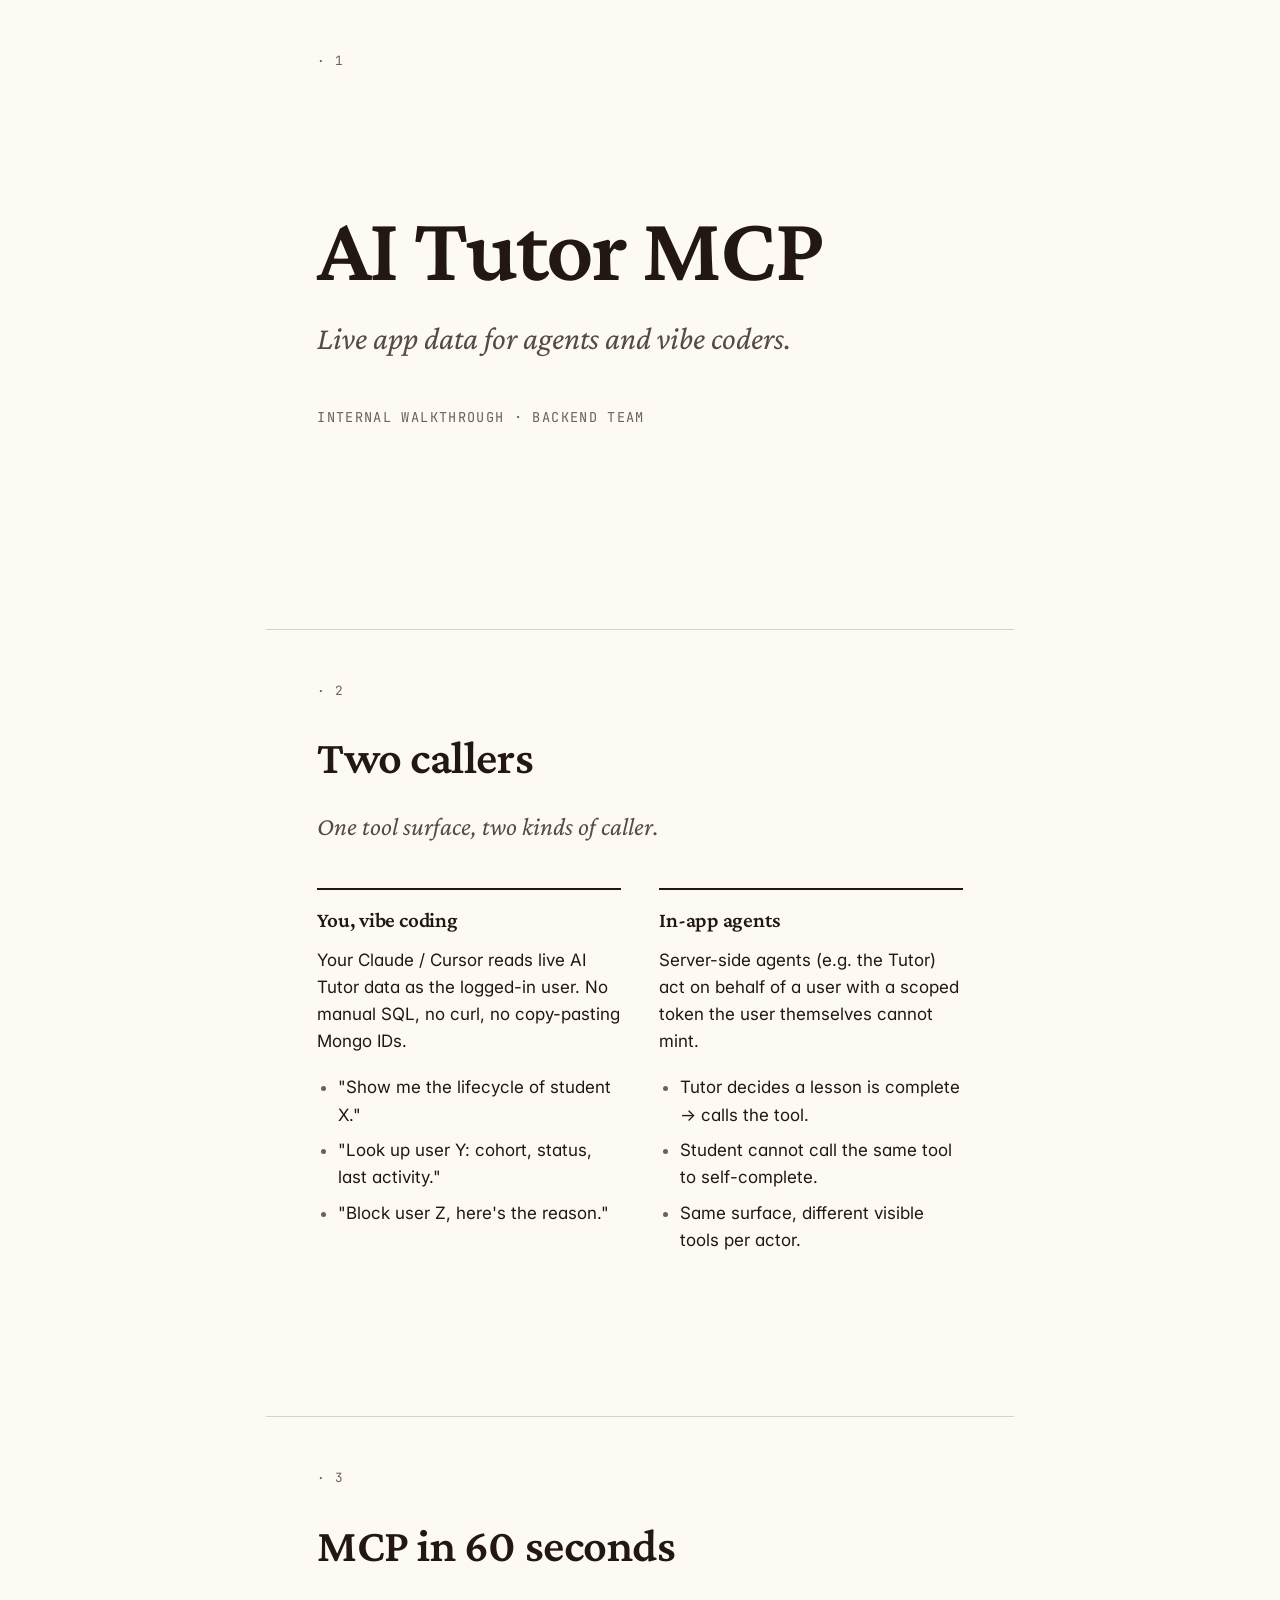
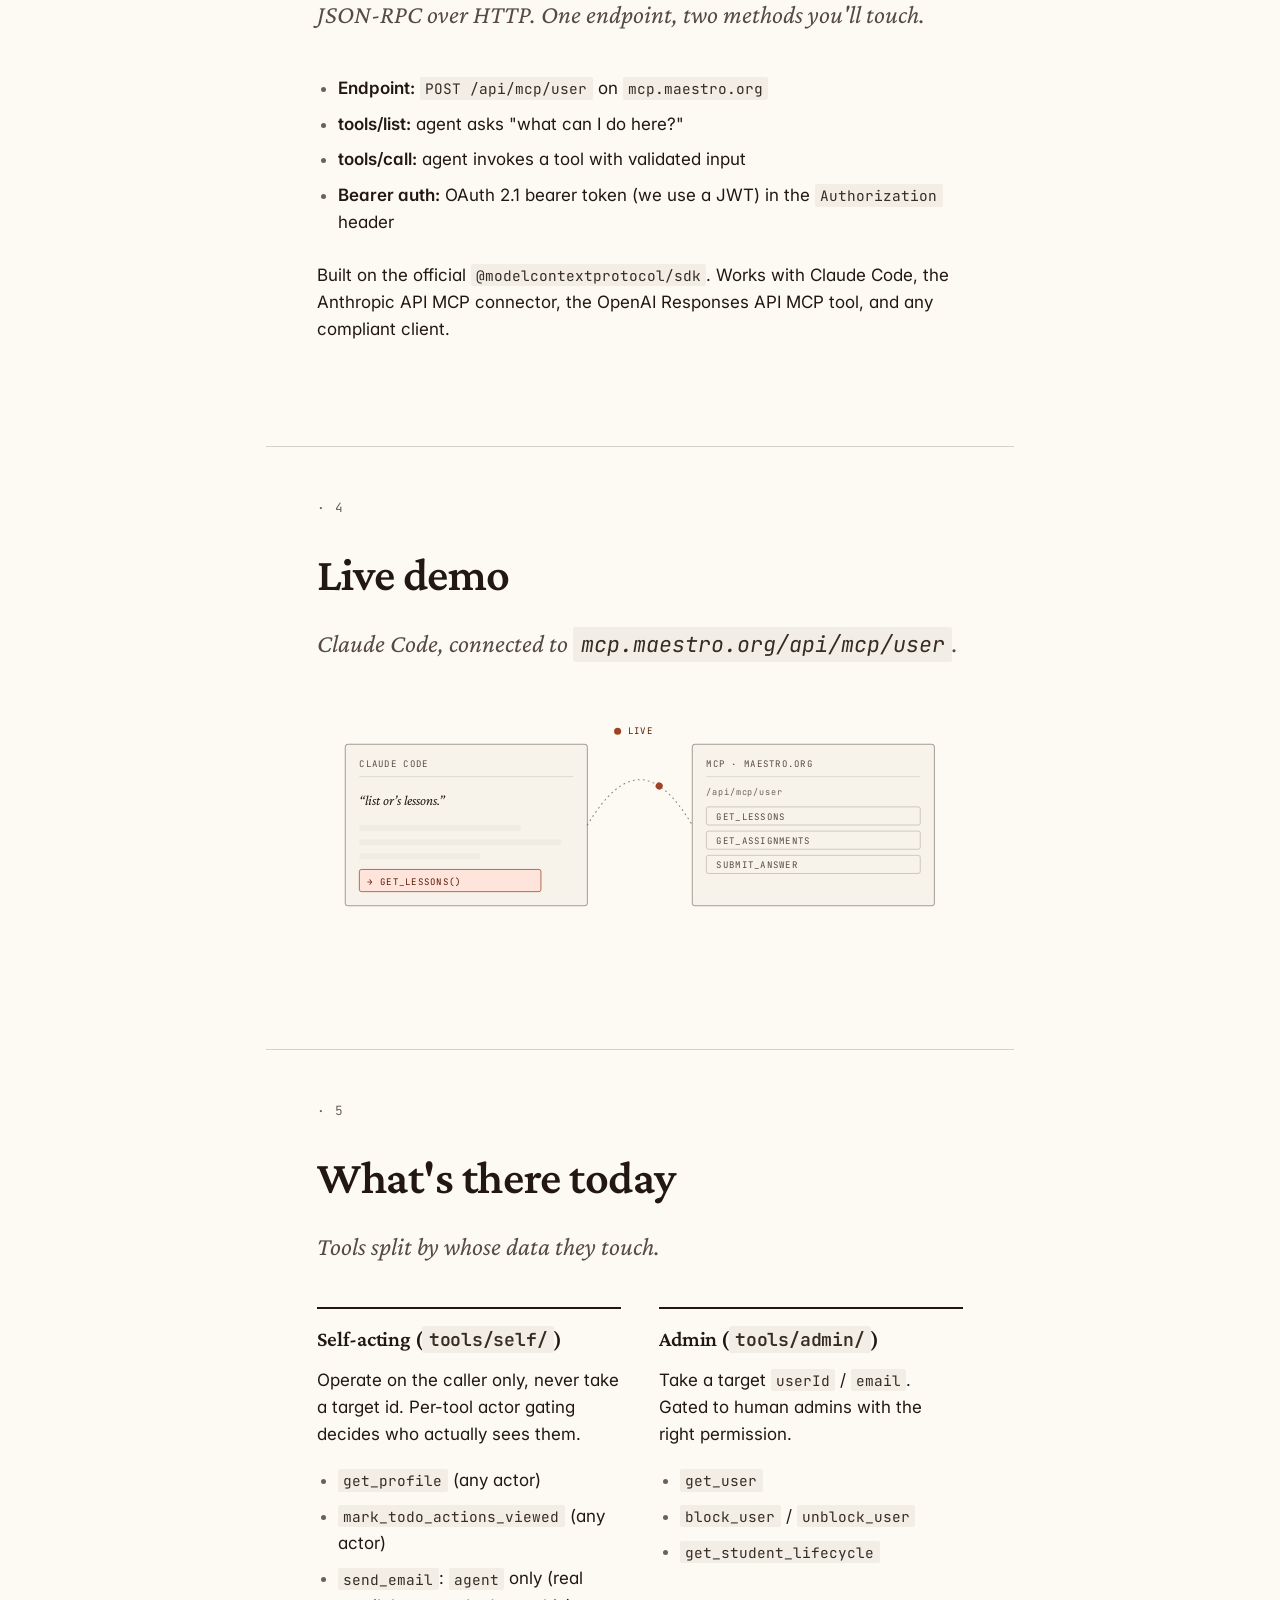
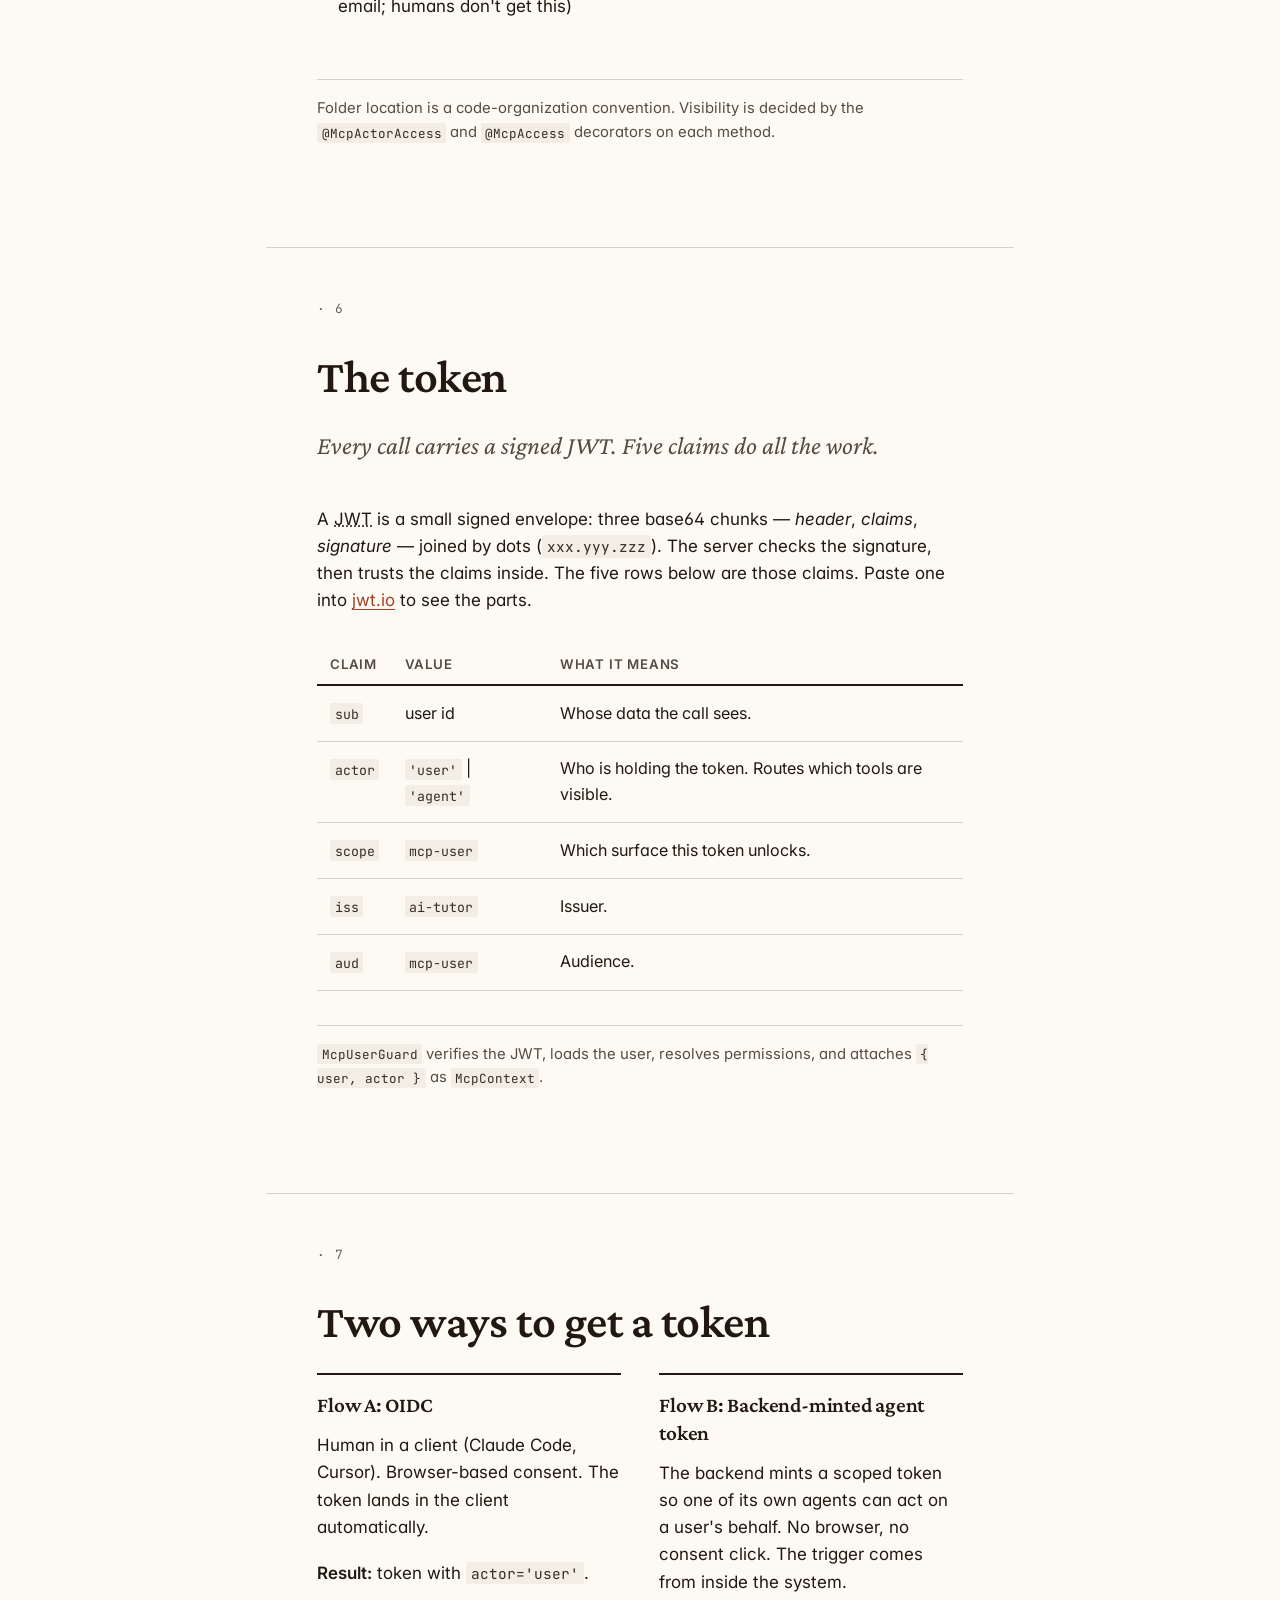
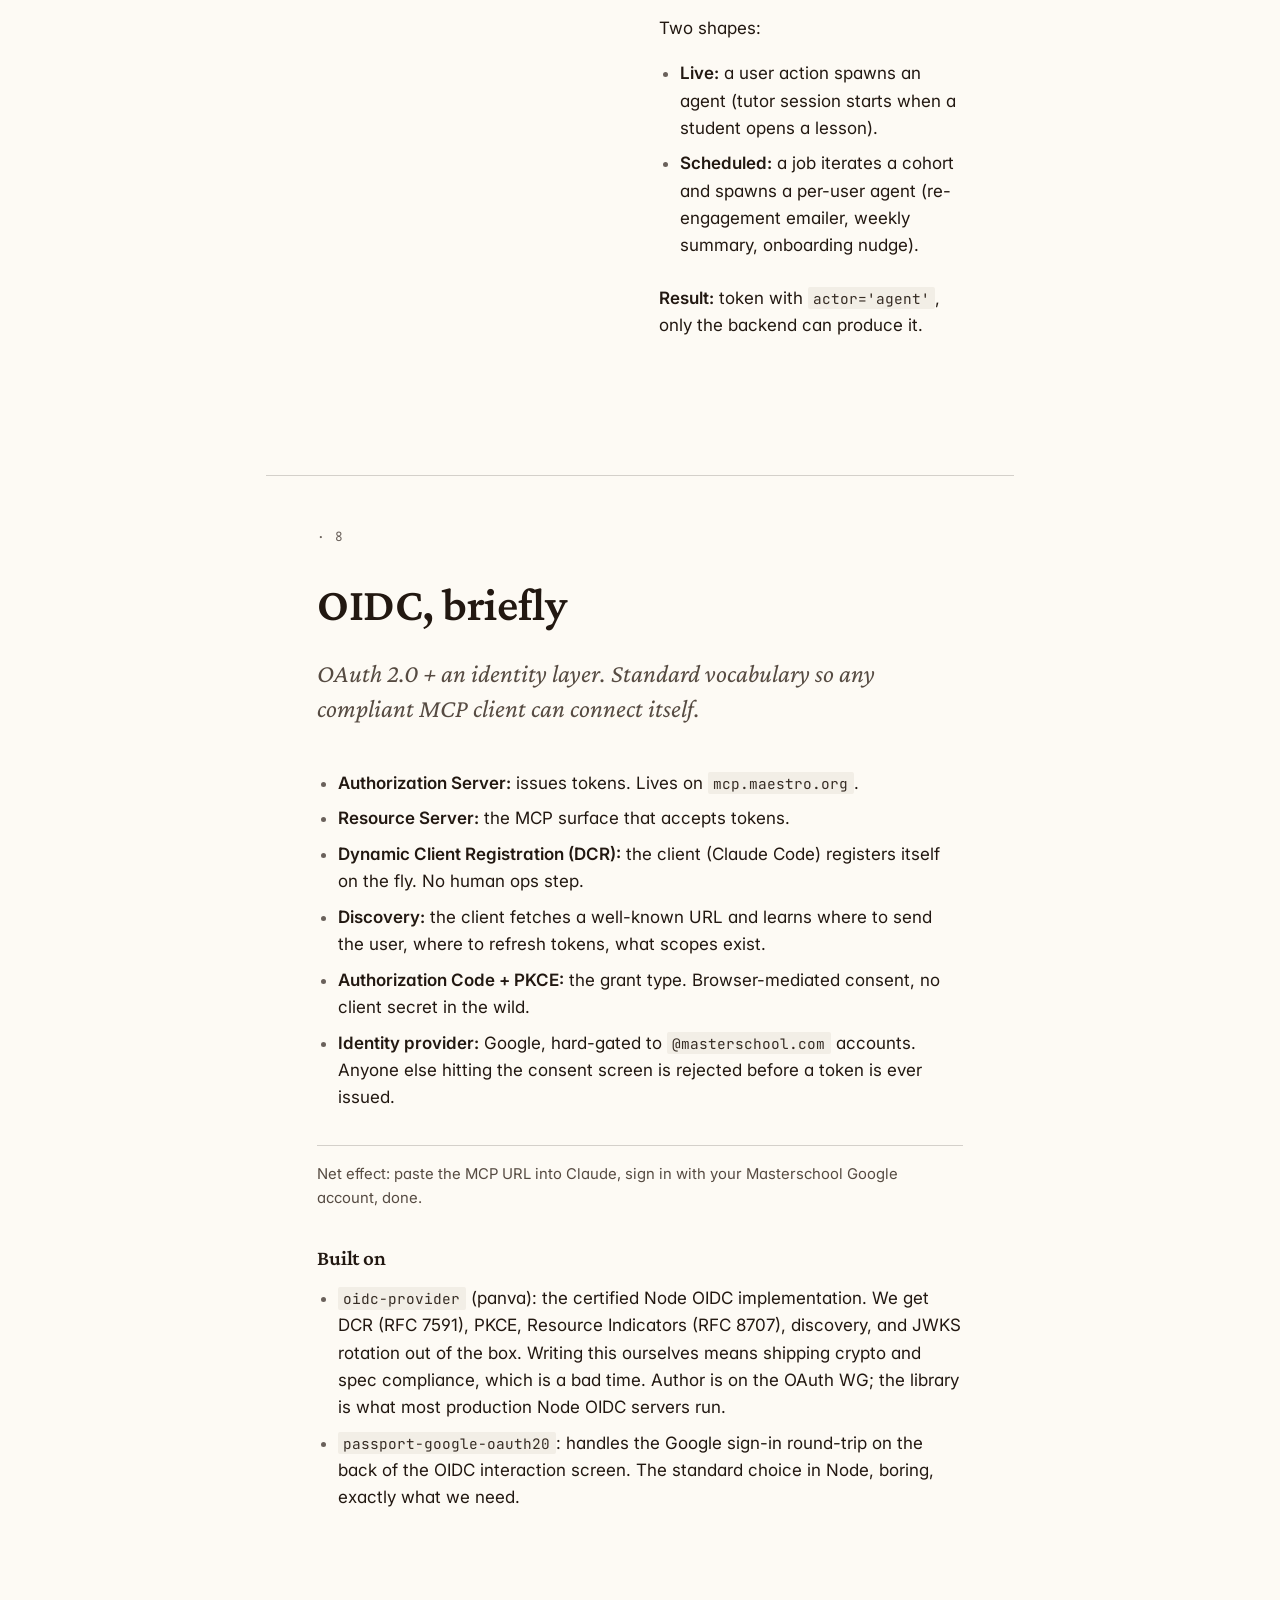
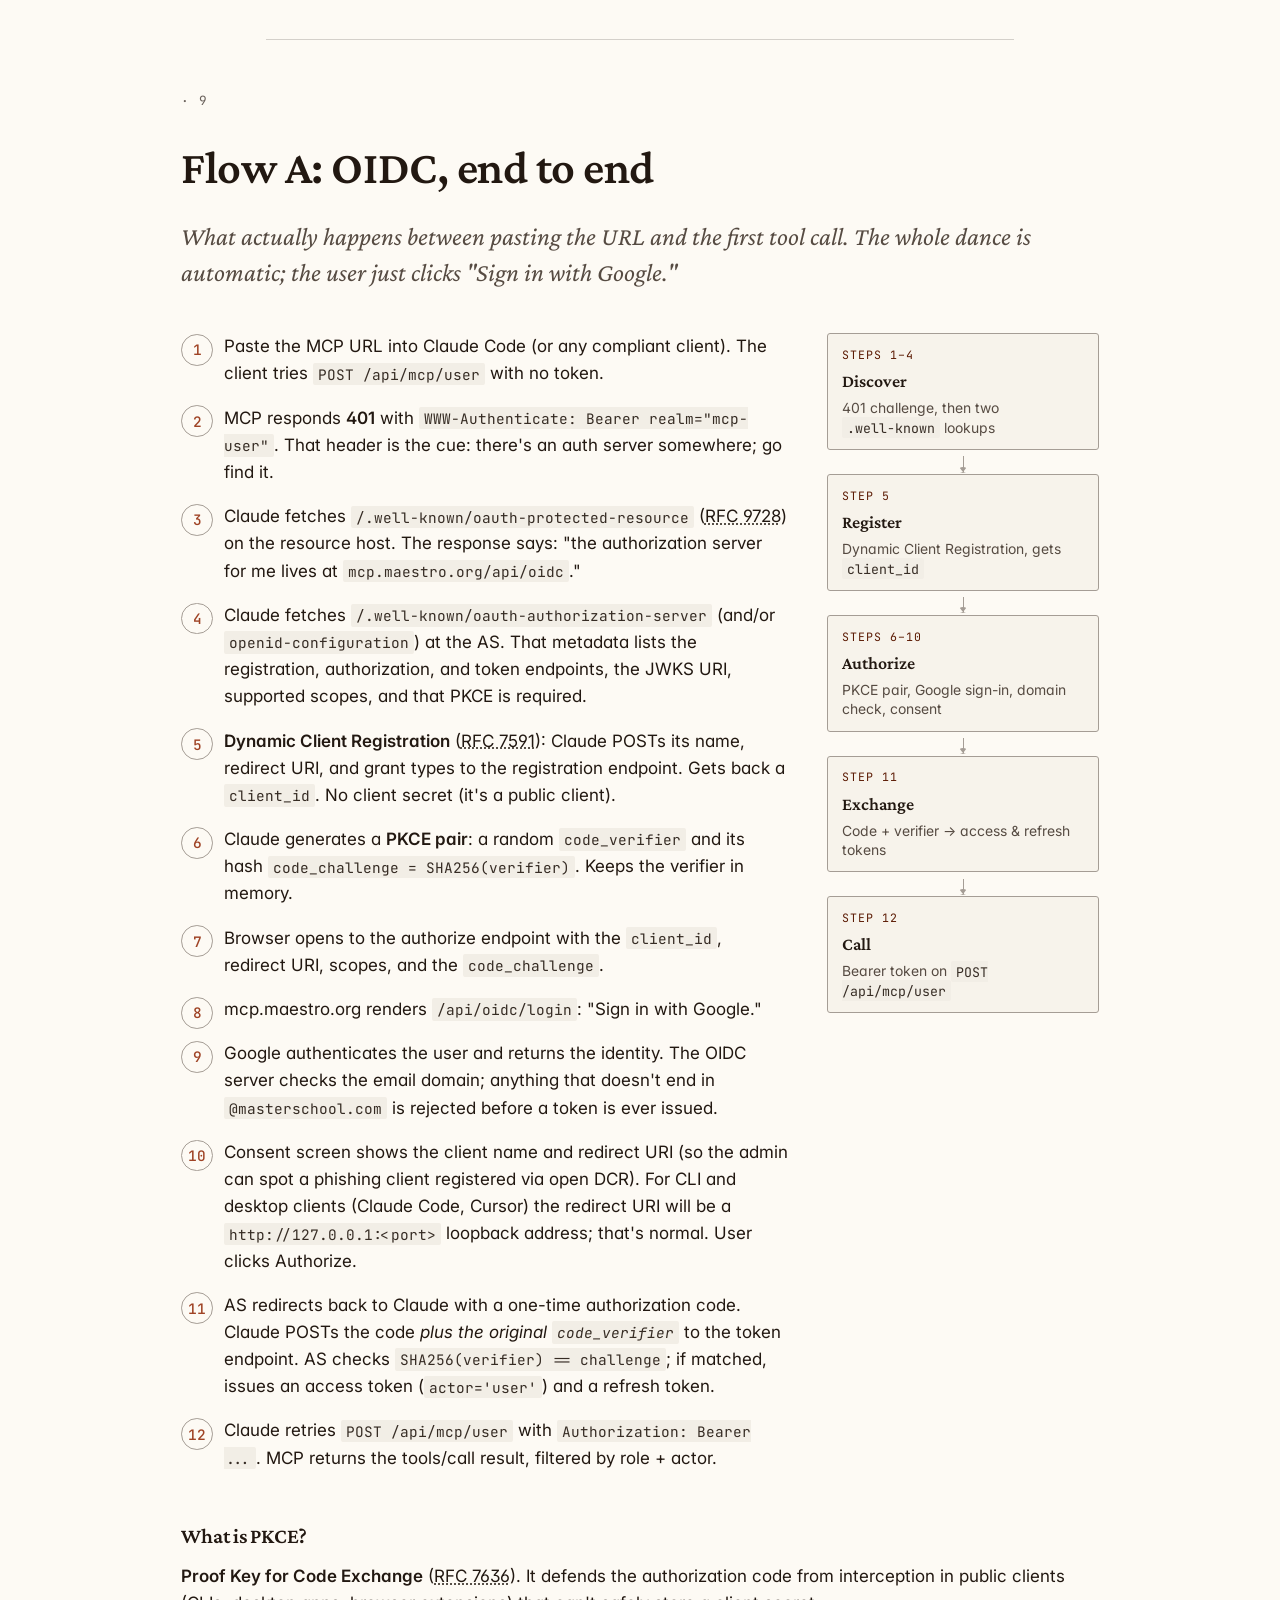
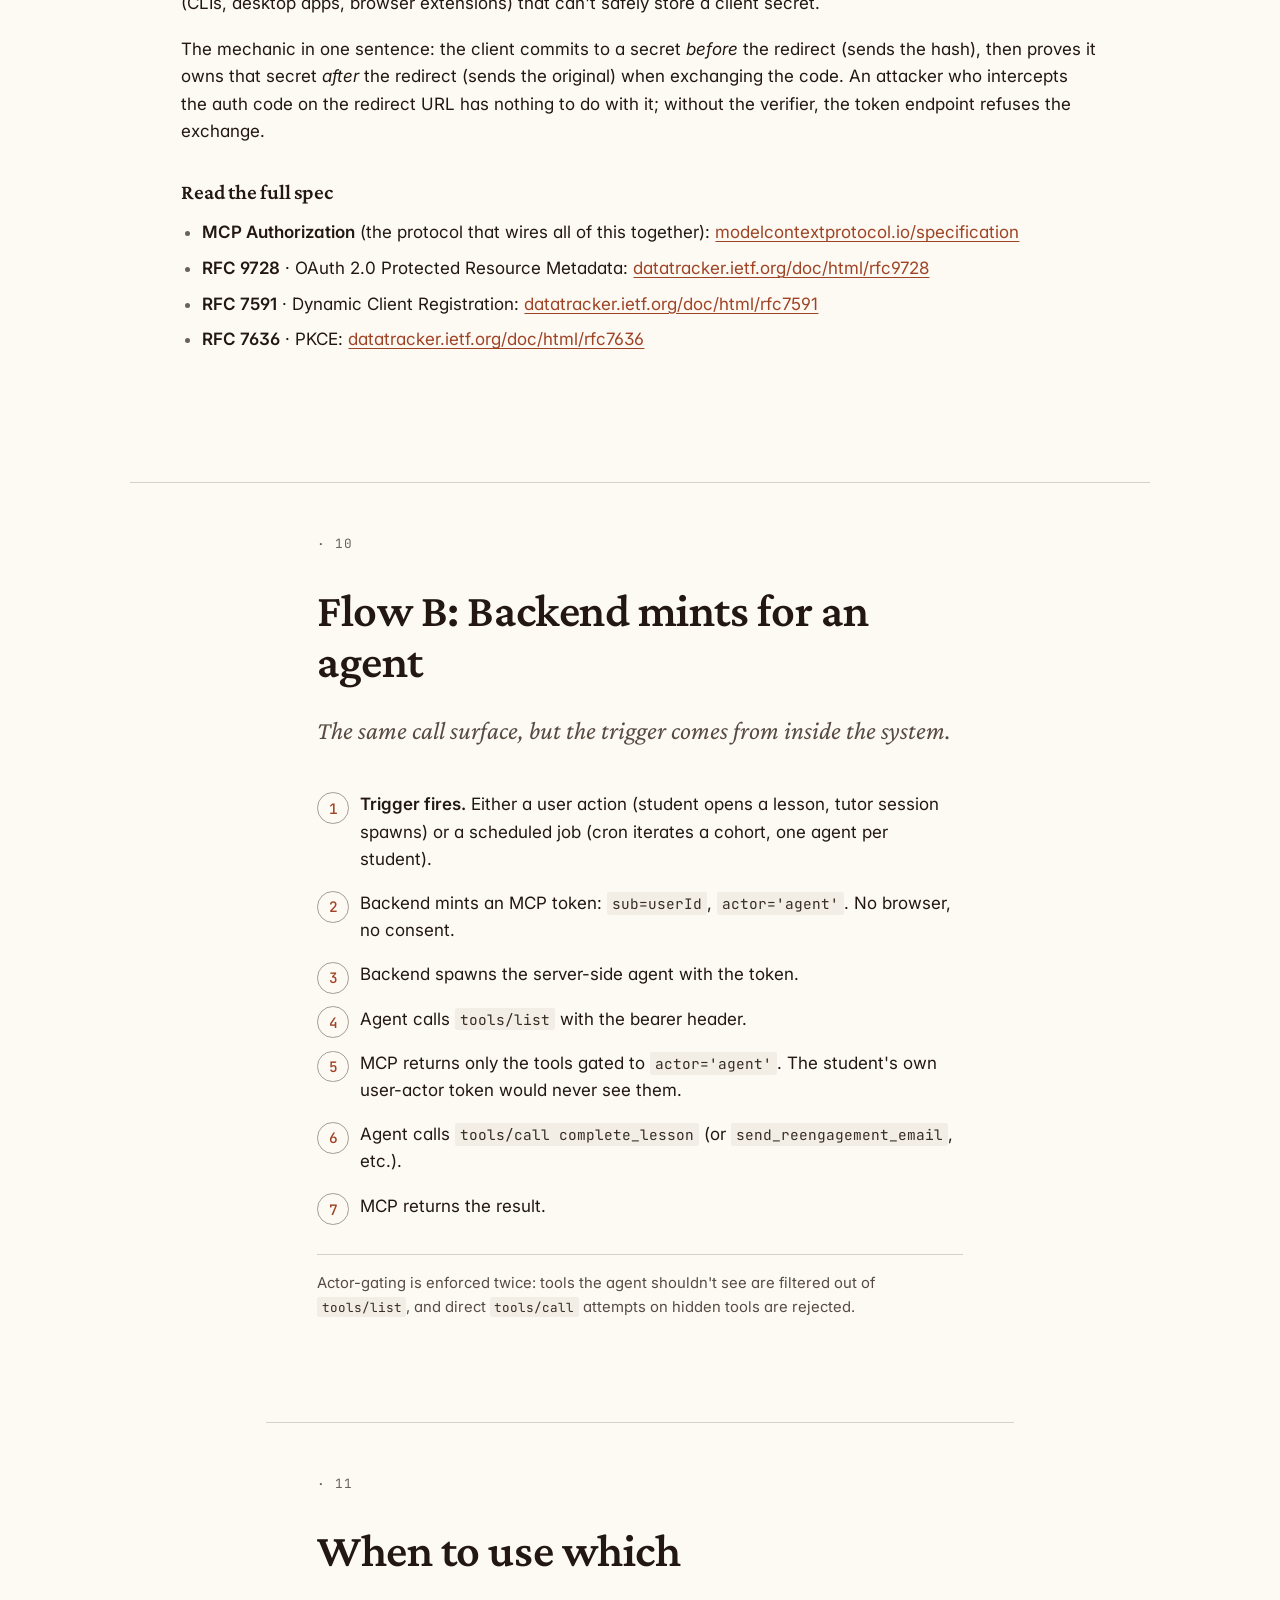
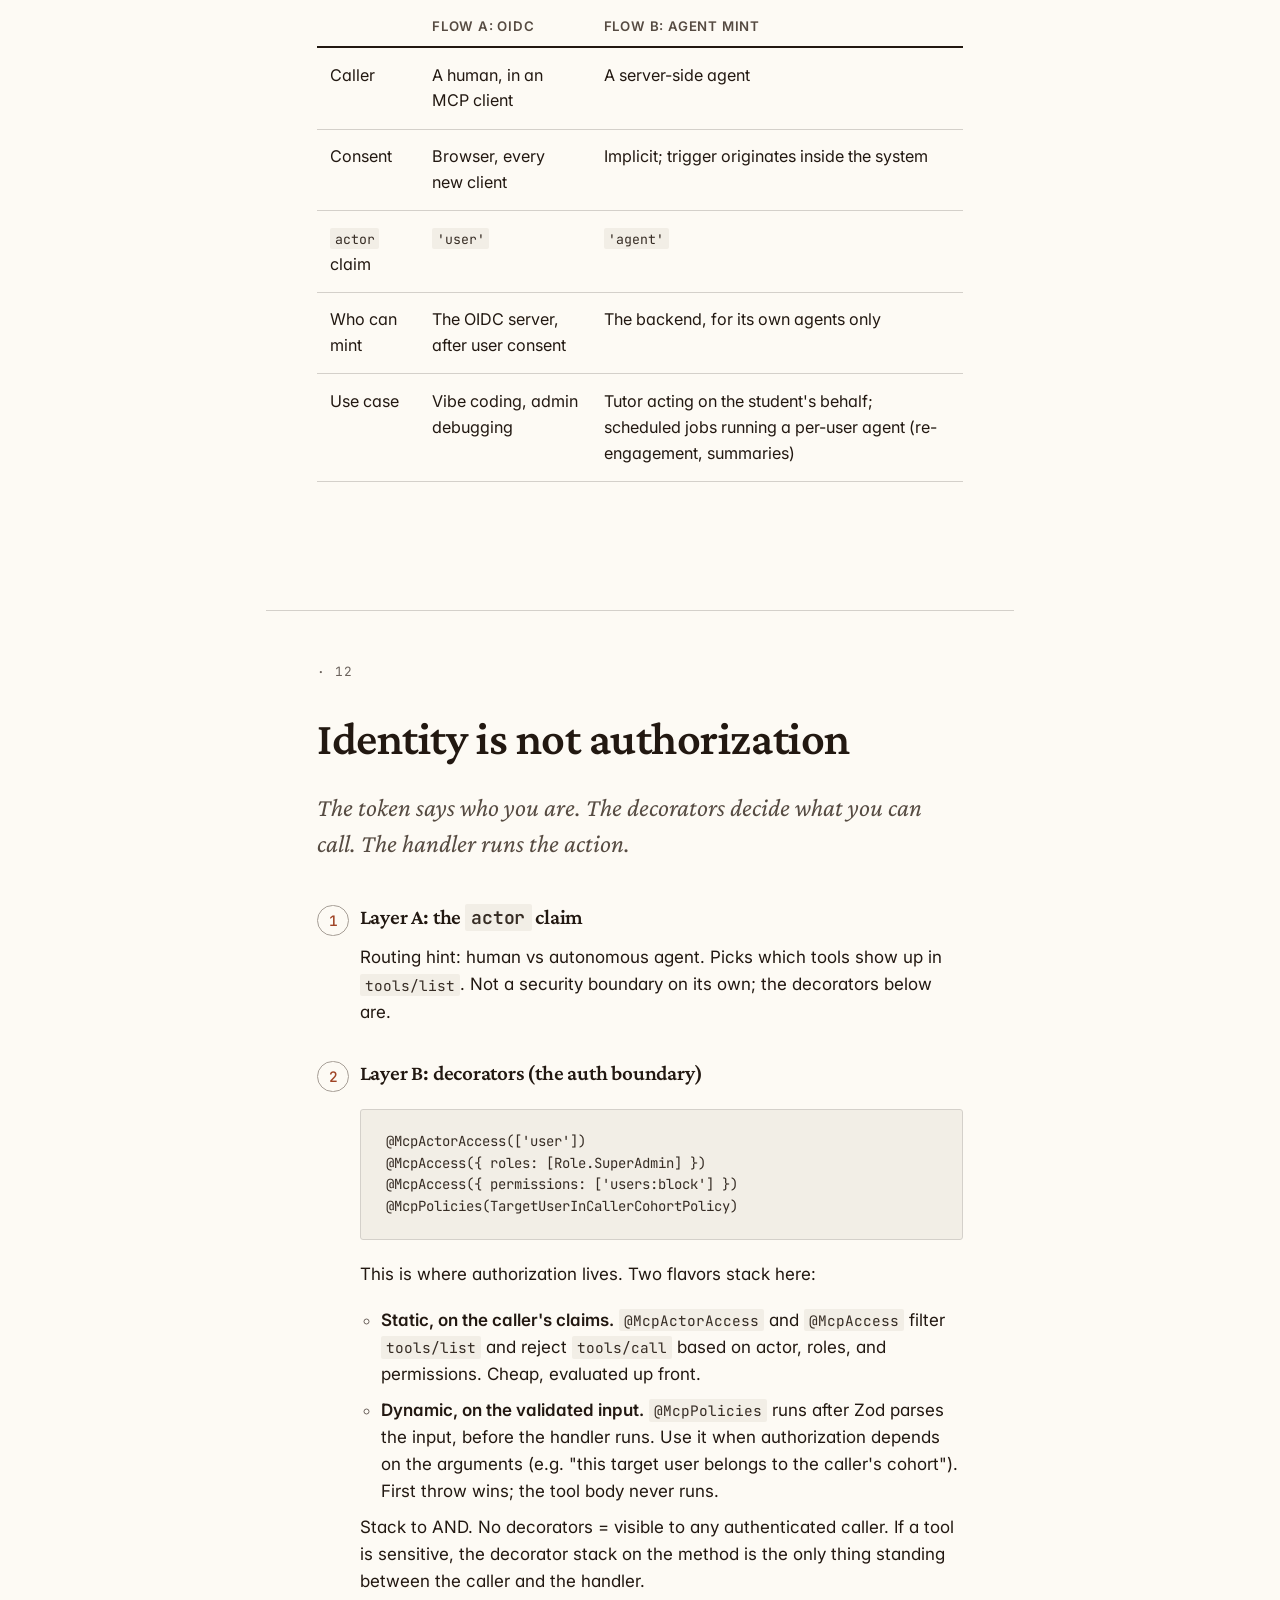
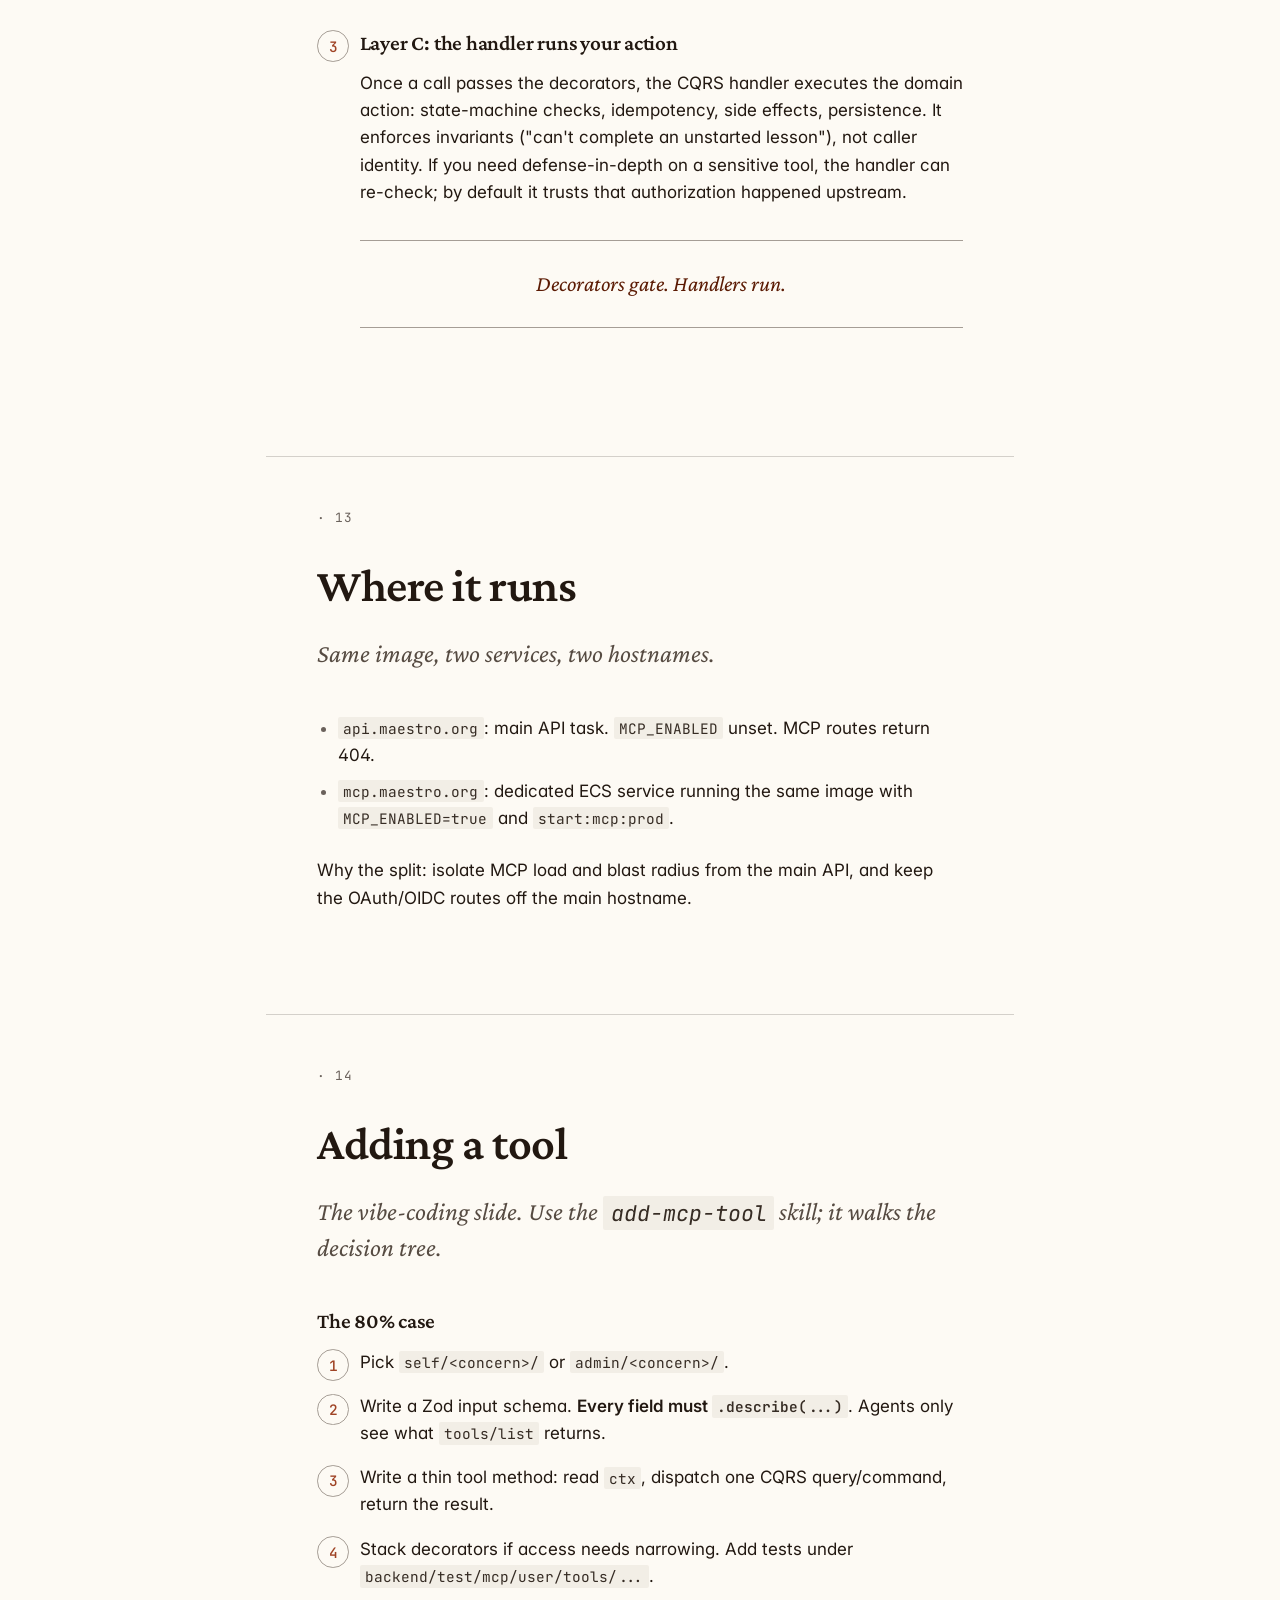
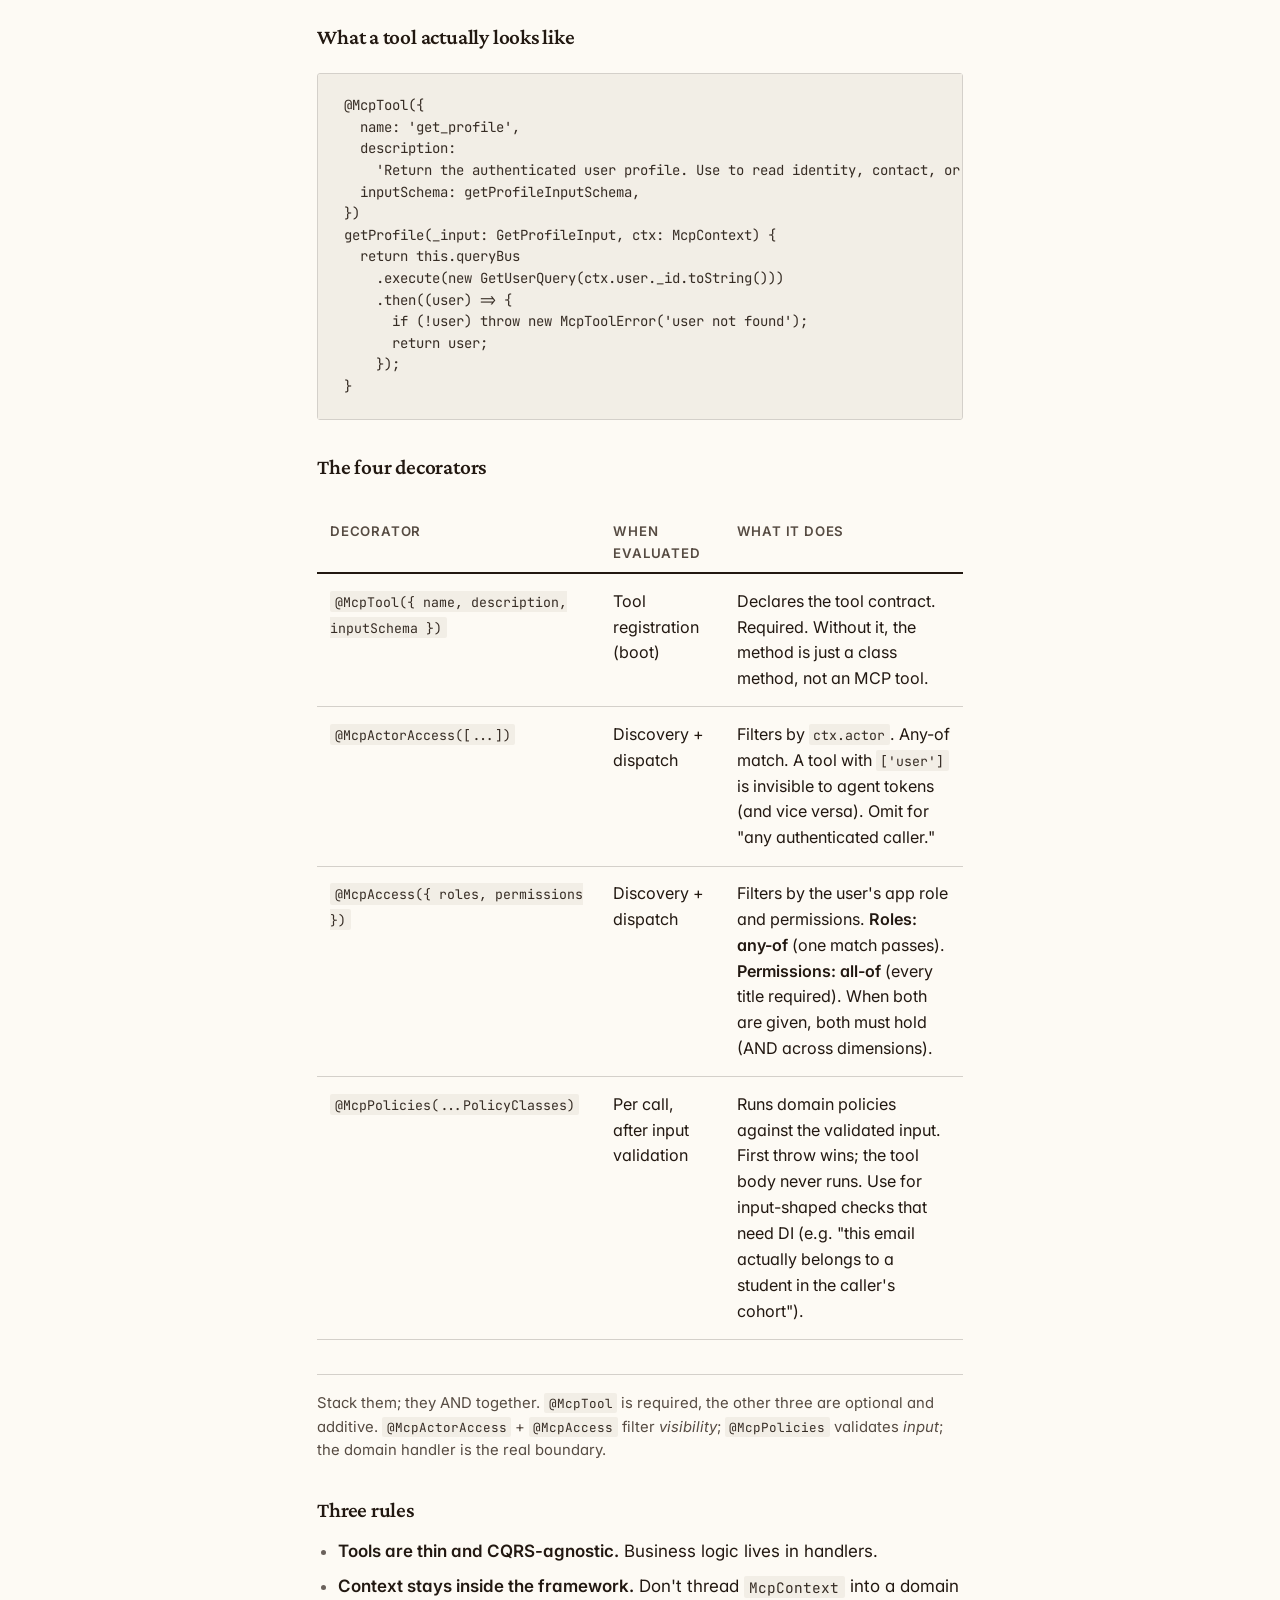
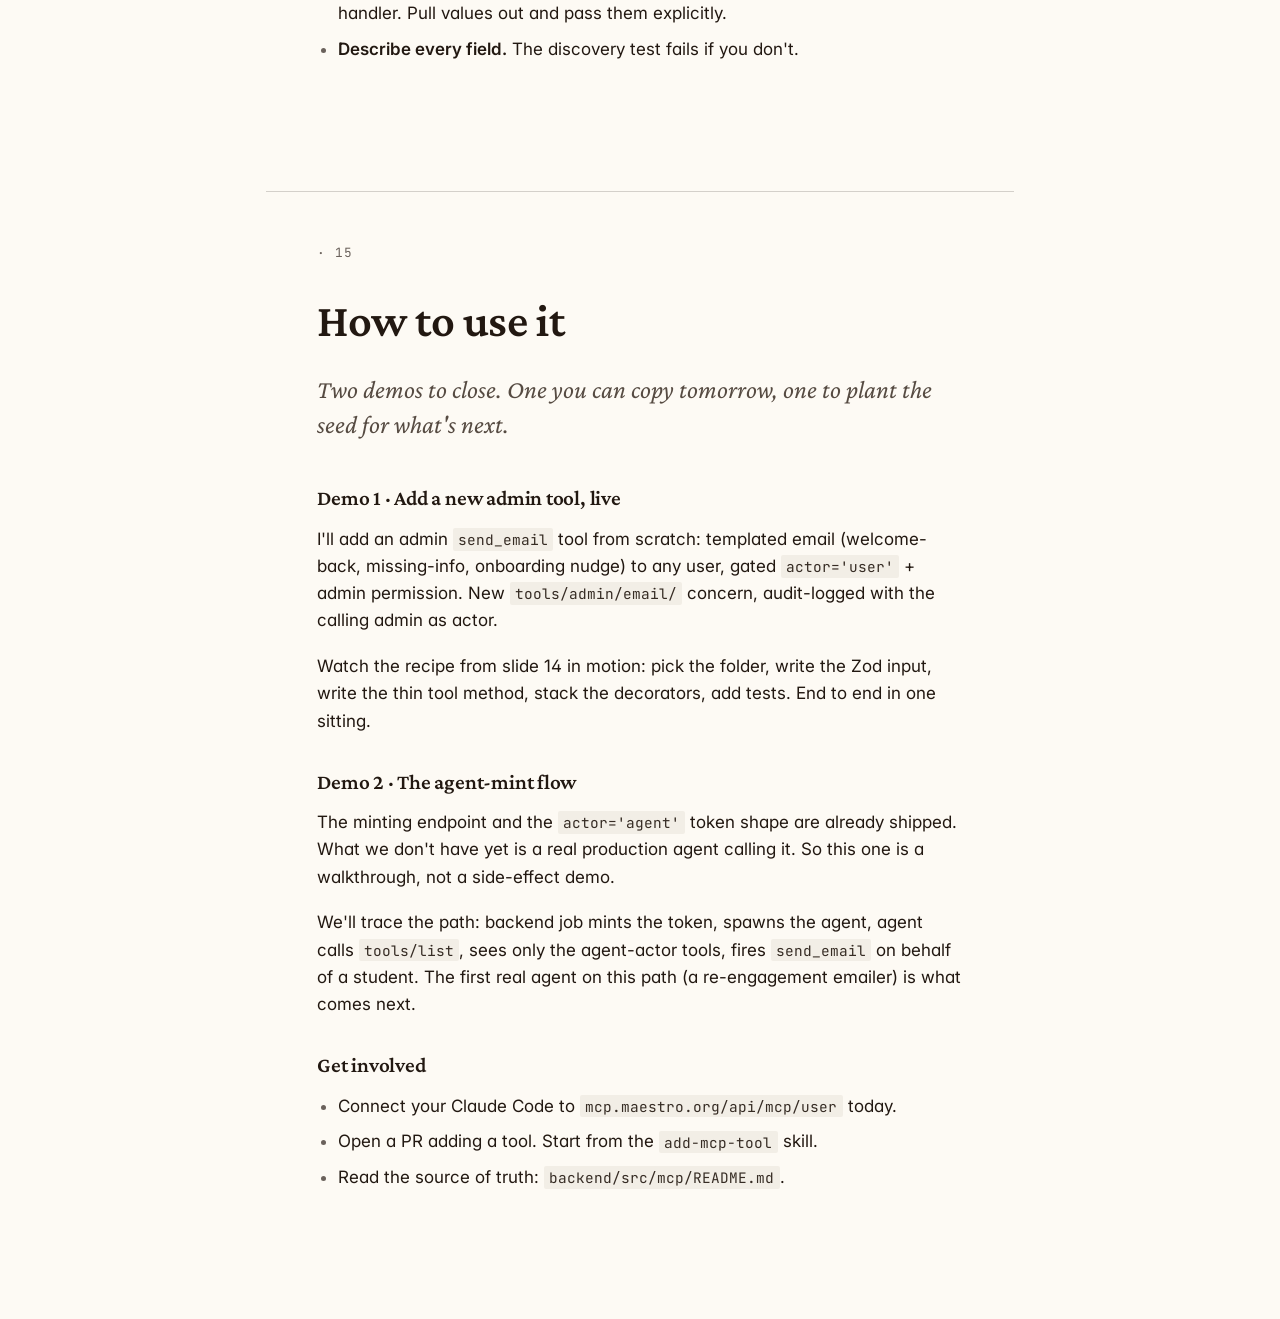
==== maestro-mcp/index.html @ 12fda827 "Rename keynote.{html,css} to index.{html,css} The folder name (maestro-mcp) already identifies the p" ====
<!doctype html>
<html lang="en">
  <head>
    <meta charset="utf-8" />
    <meta name="viewport" content="width=device-width, initial-scale=1" />
    <title>AI Tutor MCP: Internal Keynote</title>
    <link rel="preconnect" href="https://fonts.googleapis.com" />
    <link rel="preconnect" href="https://fonts.gstatic.com" crossorigin />
    <link
      href="https://fonts.googleapis.com/css2?family=Crimson+Pro:ital,wght@0,400;0,600;1,400&family=Inter:wght@400;500;600&family=JetBrains+Mono:wght@400;500&display=swap"
      rel="stylesheet"
    />
    <link rel="stylesheet" href="index.css" />
  </head>
  <body>
    <main>
      <!-- Slide 1: Title -->
      <section class="slide" id="title" data-slide="1">
        <h1>AI Tutor MCP</h1>
        <p class="subtitle">Live app data for agents and vibe coders.</p>
        <p class="meta">Internal walkthrough · Backend team</p>
      </section>

      <!-- Slide 2: Why this exists -->
      <section class="slide" id="why" data-slide="2">
        <h2>Two callers</h2>
        <p class="lede">One tool surface, two kinds of caller.</p>

        <div class="two-col">
          <div class="col">
            <h3>You, vibe coding</h3>
            <p>
              Your Claude / Cursor reads live AI Tutor data as the logged-in
              user. No manual SQL, no curl, no copy-pasting Mongo IDs.
            </p>
            <ul>
              <li>"Show me the lifecycle of student X."</li>
              <li>"Look up user Y: cohort, status, last activity."</li>
              <li>"Block user Z, here's the reason."</li>
            </ul>
          </div>
          <div class="col">
            <h3>In-app agents</h3>
            <p>
              Server-side agents (e.g. the Tutor) act on behalf of a user with a
              scoped token the user themselves cannot mint.
            </p>
            <ul>
              <li>Tutor decides a lesson is complete → calls the tool.</li>
              <li>Student cannot call the same tool to self-complete.</li>
              <li>Same surface, different visible tools per actor.</li>
            </ul>
          </div>
        </div>
      </section>

      <!-- Slide 3: MCP protocol in 60 seconds -->
      <section class="slide" id="mcp-101" data-slide="3">
        <h2>MCP in 60 seconds</h2>
        <p class="lede">JSON-RPC over HTTP. One endpoint, two methods you'll touch.</p>

        <ul>
          <li>
            <strong>Endpoint:</strong> <code>POST /api/mcp/user</code> on
            <code>mcp.maestro.org</code>
          </li>
          <li><strong>tools/list:</strong> agent asks "what can I do here?"</li>
          <li>
            <strong>tools/call:</strong> agent invokes a tool with validated
            input
          </li>
          <li>
            <strong>Bearer auth:</strong> OAuth 2.1 bearer token (we use a JWT)
            in the <code>Authorization</code> header
          </li>
        </ul>

        <p>
          Built on the official <code>@modelcontextprotocol/sdk</code>. Works
          with Claude Code, the Anthropic API MCP connector, the OpenAI
          Responses API MCP tool, and any compliant client.
        </p>
      </section>

      <!-- Slide 4: Live demo -->
      <section class="slide" id="demo" data-slide="4">
        <h2>Live demo</h2>
        <p class="lede">
          Claude Code, connected to <code>mcp.maestro.org/api/mcp/user</code>.
        </p>

        <figure
          class="demo-illo"
          aria-label="Claude Code on the left, MCP server on the right, connected by a live wire with a traveling pulse."
        >
          <svg viewBox="0 0 640 240" xmlns="http://www.w3.org/2000/svg" role="img">
            <defs>
              <style>
                .demo-illo svg .panel {
                  fill: var(--surface);
                  stroke: var(--rule-strong);
                  stroke-width: 1;
                }
                .demo-illo svg .divider {
                  stroke: var(--rule);
                  stroke-width: 0.75;
                }
                .demo-illo svg .row {
                  fill: var(--surface-2);
                }
                .demo-illo svg .row-strong {
                  fill: var(--surface);
                  stroke: var(--rule-strong);
                  stroke-width: 0.5;
                }
                .demo-illo svg .tool-call {
                  fill: var(--accent-soft);
                  stroke: var(--accent);
                  stroke-width: 0.75;
                }
                .demo-illo svg .label {
                  font-family: var(--font-mono);
                  font-size: 9px;
                  letter-spacing: 0.14em;
                  fill: var(--ink-soft);
                  text-transform: uppercase;
                }
                .demo-illo svg .label-faint {
                  font-family: var(--font-mono);
                  font-size: 8.5px;
                  letter-spacing: 0.1em;
                  fill: var(--ink-faint);
                }
                .demo-illo svg .label-accent {
                  font-family: var(--font-mono);
                  font-size: 9px;
                  letter-spacing: 0.14em;
                  fill: var(--accent-ink);
                  text-transform: uppercase;
                }
                .demo-illo svg .quote {
                  font-family: var(--font-serif);
                  font-style: italic;
                  font-size: 14px;
                  fill: var(--ink);
                }
                .demo-illo svg .wire {
                  fill: none;
                  stroke: var(--ink-soft);
                  stroke-width: 1;
                  stroke-dasharray: 1 4;
                  stroke-linecap: round;
                  opacity: 0.7;
                }
                .demo-illo svg .pulse {
                  fill: var(--accent);
                }
                @keyframes demo-blink {
                  0%, 100% { opacity: 1; }
                  50% { opacity: 0.25; }
                }
                .demo-illo svg .blink {
                  animation: demo-blink 1.6s ease-in-out infinite;
                  transform-origin: center;
                }
                @media (prefers-reduced-motion: reduce) {
                  .demo-illo svg .blink { animation: none; }
                  .demo-illo svg .pulse-motion { display: none; }
                }
              </style>
            </defs>

            <!-- LEFT: Claude Code -->
            <g transform="translate(28,40)">
              <rect class="panel" width="240" height="160" rx="3" />
              <text class="label" x="14" y="22">CLAUDE CODE</text>
              <line class="divider" x1="14" y1="32" x2="226" y2="32" />
              <text class="quote" x="14" y="60">“list or’s lessons.”</text>
              <rect class="row" x="14" y="80" width="160" height="6" rx="1" />
              <rect class="row" x="14" y="94" width="200" height="6" rx="1" />
              <rect class="row" x="14" y="108" width="120" height="6" rx="1" />
              <rect class="tool-call" x="14" y="124" width="180" height="22" rx="2" />
              <text class="label-accent" x="22" y="139">→ get_lessons()</text>
            </g>

            <!-- RIGHT: MCP server -->
            <g transform="translate(372,40)">
              <rect class="panel" width="240" height="160" rx="3" />
              <text class="label" x="14" y="22">MCP · MAESTRO.ORG</text>
              <line class="divider" x1="14" y1="32" x2="226" y2="32" />
              <text class="label-faint" x="14" y="50">/api/mcp/user</text>

              <g transform="translate(14,62)">
                <rect class="row-strong" width="212" height="18" rx="2" />
                <text class="label" x="10" y="13">get_lessons</text>
              </g>
              <g transform="translate(14,86)">
                <rect class="row-strong" width="212" height="18" rx="2" />
                <text class="label" x="10" y="13">get_assignments</text>
              </g>
              <g transform="translate(14,110)">
                <rect class="row-strong" width="212" height="18" rx="2" />
                <text class="label" x="10" y="13">submit_answer</text>
              </g>
            </g>

            <!-- WIRE between the panels -->
            <path
              id="demo-wire"
              class="wire"
              d="M 268 120 C 304 60, 336 60, 372 120"
            />

            <!-- Pulse traveling along the wire -->
            <g class="pulse-motion">
              <circle class="pulse" r="3.5">
                <animateMotion dur="2.4s" repeatCount="indefinite" rotate="auto">
                  <mpath href="#demo-wire" />
                </animateMotion>
              </circle>
            </g>

            <!-- LIVE badge above the arc -->
            <g transform="translate(298,30)">
              <circle class="pulse blink" cx="0" cy="-3" r="3.5" />
              <text class="label-accent" x="10" y="0">LIVE</text>
            </g>
          </svg>
        </figure>
      </section>

      <!-- Slide 5: Tool catalog today -->
      <section class="slide" id="catalog" data-slide="5">
        <h2>What's there today</h2>
        <p class="lede">Tools split by <em>whose data they touch</em>.</p>

        <div class="two-col">
          <div class="col">
            <h3>Self-acting (<code>tools/self/</code>)</h3>
            <p>
              Operate on the caller only, never take a target id. Per-tool actor
              gating decides who actually sees them.
            </p>
            <ul>
              <li><code>get_profile</code> (any actor)</li>
              <li><code>mark_todo_actions_viewed</code> (any actor)</li>
              <li>
                <code>send_email</code>: <code>agent</code> only (real email;
                humans don't get this)
              </li>
            </ul>
          </div>
          <div class="col">
            <h3>Admin (<code>tools/admin/</code>)</h3>
            <p>
              Take a target <code>userId</code> / <code>email</code>. Gated to
              human admins with the right permission.
            </p>
            <ul>
              <li><code>get_user</code></li>
              <li><code>block_user</code> / <code>unblock_user</code></li>
              <li><code>get_student_lifecycle</code></li>
            </ul>
          </div>
        </div>

        <p class="footnote">
          Folder location is a code-organization convention. Visibility is
          decided by the <code>@McpActorAccess</code> and
          <code>@McpAccess</code> decorators on each method.
        </p>
      </section>

      <!-- Slide 6: Auth: the JWT -->
      <section class="slide" id="auth-jwt" data-slide="6">
        <h2>The token</h2>
        <p class="lede">
          Every call carries a signed JWT. Five claims do all the work.
        </p>

        <p>
          A <abbr title="JSON Web Token">JWT</abbr> is a small signed
          envelope: three base64 chunks &mdash; <em>header</em>,
          <em>claims</em>, <em>signature</em> &mdash; joined by dots
          (<code>xxx.yyy.zzz</code>). The server checks the signature, then
          trusts the claims inside. The five rows below are those claims.
          Paste one into
          <a href="https://www.jwt.io/" target="_blank" rel="noopener noreferrer"
            >jwt.io</a
          >
          to see the parts.
        </p>

        <div class="table-scroll">
          <table>
            <thead>
              <tr>
                <th>Claim</th>
                <th>Value</th>
                <th>What it means</th>
              </tr>
            </thead>
            <tbody>
              <tr>
                <td><code>sub</code></td>
                <td>user id</td>
                <td>Whose data the call sees.</td>
              </tr>
              <tr>
                <td><code>actor</code></td>
                <td><code>'user'</code> | <code>'agent'</code></td>
                <td>
                  Who is holding the token. Routes which tools are visible.
                </td>
              </tr>
              <tr>
                <td><code>scope</code></td>
                <td><code>mcp-user</code></td>
                <td>Which surface this token unlocks.</td>
              </tr>
              <tr>
                <td><code>iss</code></td>
                <td><code>ai-tutor</code></td>
                <td>Issuer.</td>
              </tr>
              <tr>
                <td><code>aud</code></td>
                <td><code>mcp-user</code></td>
                <td>Audience.</td>
              </tr>
            </tbody>
          </table>
        </div>

        <p class="footnote">
          <code>McpUserGuard</code> verifies the JWT, loads the user, resolves
          permissions, and attaches <code>{ user, actor }</code> as
          <code>McpContext</code>.
        </p>
      </section>

      <!-- Slide 7: Two flows, one surface -->
      <section class="slide" id="auth-flows-overview" data-slide="7">
        <h2>Two ways to get a token</h2>

        <div class="two-col">
          <div class="col">
            <h3>Flow A: OIDC</h3>
            <p>
              Human in a client (Claude Code, Cursor). Browser-based consent.
              The token lands in the client automatically.
            </p>
            <p>
              <strong>Result:</strong> token with <code>actor='user'</code>.
            </p>
          </div>
          <div class="col">
            <h3>Flow B: Backend-minted agent token</h3>
            <p>
              The backend mints a scoped token so one of its own agents can act
              on a user's behalf. No browser, no consent click. The trigger
              comes from inside the system.
            </p>
            <p>Two shapes:</p>
            <ul>
              <li>
                <strong>Live:</strong> a user action spawns an agent (tutor
                session starts when a student opens a lesson).
              </li>
              <li>
                <strong>Scheduled:</strong> a job iterates a cohort and spawns a
                per-user agent (re-engagement emailer, weekly summary,
                onboarding nudge).
              </li>
            </ul>
            <p>
              <strong>Result:</strong> token with <code>actor='agent'</code>,
              only the backend can produce it.
            </p>
          </div>
        </div>
      </section>

      <!-- Slide 8: OIDC quick primer -->
      <section class="slide" id="oidc-primer" data-slide="8">
        <h2>OIDC, briefly</h2>
        <p class="lede">
          OAuth 2.0 + an identity layer. Standard vocabulary so any compliant
          MCP client can connect itself.
        </p>

        <ul>
          <li>
            <strong>Authorization Server:</strong> issues tokens. Lives on
            <code>mcp.maestro.org</code>.
          </li>
          <li>
            <strong>Resource Server:</strong> the MCP surface that accepts
            tokens.
          </li>
          <li>
            <strong>Dynamic Client Registration (DCR):</strong> the client
            (Claude Code) registers itself on the fly. No human ops step.
          </li>
          <li>
            <strong>Discovery:</strong> the client fetches a well-known URL and
            learns where to send the user, where to refresh tokens, what scopes
            exist.
          </li>
          <li>
            <strong>Authorization Code + PKCE:</strong> the grant type.
            Browser-mediated consent, no client secret in the wild.
          </li>
          <li>
            <strong>Identity provider:</strong> Google, hard-gated to
            <code>@masterschool.com</code> accounts. Anyone else hitting the
            consent screen is rejected before a token is ever issued.
          </li>
        </ul>

        <p class="footnote">
          Net effect: paste the MCP URL into Claude, sign in with your
          Masterschool Google account, done.
        </p>

        <h3>Built on</h3>
        <ul>
          <li>
            <code>oidc-provider</code> (panva): the certified Node OIDC
            implementation. We get DCR (RFC 7591), PKCE, Resource Indicators
            (RFC 8707), discovery, and JWKS rotation out of the box. Writing
            this ourselves means shipping crypto and spec compliance, which is a
            bad time. Author is on the OAuth WG; the library is what most
            production Node OIDC servers run.
          </li>
          <li>
            <code>passport-google-oauth20</code>: handles the Google sign-in
            round-trip on the back of the OIDC interaction screen. The standard
            choice in Node, boring, exactly what we need.
          </li>
        </ul>
      </section>

      <!-- Slide 9: Flow A, end to end -->
      <section class="slide wide" id="flow-oidc" data-slide="9">
        <h2>Flow A: OIDC, end to end</h2>
        <p class="lede">
          What actually happens between pasting the URL and the first tool call.
          The whole dance is automatic; the user just clicks "Sign in with
          Google."
        </p>

        <div class="flow-with-diagram">
          <ol>
            <li>
              Paste the MCP URL into Claude Code (or any compliant client). The
              client tries <code>POST /api/mcp/user</code> with no token.
            </li>
            <li>
              MCP responds <strong>401</strong> with
              <code>WWW-Authenticate: Bearer realm="mcp-user"</code>. That
              header is the cue: there's an auth server somewhere; go find it.
            </li>
            <li>
              Claude fetches
              <code>/.well-known/oauth-protected-resource</code>
              (<abbr title="RFC 9728: Protected Resource Metadata"
                >RFC 9728</abbr
              >) on the resource host. The response says: "the authorization
              server for me lives at <code>mcp.maestro.org/api/oidc</code>."
            </li>
            <li>
              Claude fetches
              <code>/.well-known/oauth-authorization-server</code> (and/or
              <code>openid-configuration</code>) at the AS. That metadata lists
              the registration, authorization, and token endpoints, the JWKS
              URI, supported scopes, and that PKCE is required.
            </li>
            <li>
              <strong>Dynamic Client Registration</strong>
              (<abbr
                title="RFC 7591: OAuth 2.0 Dynamic Client Registration Protocol"
                >RFC 7591</abbr
              >): Claude POSTs its name, redirect URI, and grant types to the
              registration endpoint. Gets back a <code>client_id</code>. No
              client secret (it's a public client).
            </li>
            <li>
              Claude generates a <strong>PKCE pair</strong>: a random
              <code>code_verifier</code> and its hash
              <code>code_challenge = SHA256(verifier)</code>. Keeps the verifier
              in memory.
            </li>
            <li>
              Browser opens to the authorize endpoint with the
              <code>client_id</code>, redirect URI, scopes, and the
              <code>code_challenge</code>.
            </li>
            <li>
              mcp.maestro.org renders <code>/api/oidc/login</code>: "Sign in
              with Google."
            </li>
            <li>
              Google authenticates the user and returns the identity. The OIDC
              server checks the email domain; anything that doesn't end in
              <code>@masterschool.com</code> is rejected before a token is ever
              issued.
            </li>
            <li>
              Consent screen shows the client name and redirect URI (so the
              admin can spot a phishing client registered via open DCR). For CLI
              and desktop clients (Claude Code, Cursor) the redirect URI will be
              a
              <code>http://127.0.0.1:&lt;port&gt;</code> loopback address;
              that's normal. User clicks Authorize.
            </li>
            <li>
              AS redirects back to Claude with a one-time authorization code.
              Claude POSTs the code
              <em>plus the original <code>code_verifier</code></em> to the token
              endpoint. AS checks <code>SHA256(verifier) == challenge</code>; if
              matched, issues an access token (<code>actor='user'</code>) and a
              refresh token.
            </li>
            <li>
              Claude retries <code>POST /api/mcp/user</code> with
              <code>Authorization: Bearer ...</code>. MCP returns the tools/call
              result, filtered by role + actor.
            </li>
          </ol>

          <aside class="phase-diagram" aria-label="High-level phases of Flow A">
            <ol class="phases">
              <li class="phase">
                <span class="phase-num">Steps 1&ndash;4</span>
                <span class="phase-label">Discover</span>
                <span class="phase-detail"
                  >401 challenge, then two
                  <code>.well&#8209;known</code> lookups</span
                >
              </li>
              <li class="phase">
                <span class="phase-num">Step 5</span>
                <span class="phase-label">Register</span>
                <span class="phase-detail"
                  >Dynamic Client Registration, gets
                  <code>client_id</code></span
                >
              </li>
              <li class="phase">
                <span class="phase-num">Steps 6&ndash;10</span>
                <span class="phase-label">Authorize</span>
                <span class="phase-detail"
                  >PKCE pair, Google sign-in, domain check, consent</span
                >
              </li>
              <li class="phase">
                <span class="phase-num">Step 11</span>
                <span class="phase-label">Exchange</span>
                <span class="phase-detail"
                  >Code + verifier &rarr; access &amp; refresh tokens</span
                >
              </li>
              <li class="phase">
                <span class="phase-num">Step 12</span>
                <span class="phase-label">Call</span>
                <span class="phase-detail"
                  >Bearer token on <code>POST /api/mcp/user</code></span
                >
              </li>
            </ol>
          </aside>
        </div>

        <h3>What is PKCE?</h3>
        <p>
          <strong>Proof Key for Code Exchange</strong>
          (<abbr title="RFC 7636">RFC 7636</abbr>). It defends the authorization
          code from interception in public clients (CLIs, desktop apps, browser
          extensions) that can't safely store a client secret.
        </p>
        <p>
          The mechanic in one sentence: the client commits to a secret
          <em>before</em> the redirect (sends the hash), then proves it owns
          that secret <em>after</em> the redirect (sends the original) when
          exchanging the code. An attacker who intercepts the auth code on the
          redirect URL has nothing to do with it; without the verifier, the
          token endpoint refuses the exchange.
        </p>

        <h3>Read the full spec</h3>
        <ul>
          <li>
            <strong>MCP Authorization</strong> (the protocol that wires all of
            this together):
            <a
              href="https://modelcontextprotocol.io/specification/2025-06-18/basic/authorization"
              >modelcontextprotocol.io/specification</a
            >
          </li>
          <li>
            <strong>RFC 9728</strong> &middot; OAuth 2.0 Protected Resource
            Metadata:
            <a href="https://datatracker.ietf.org/doc/html/rfc9728"
              >datatracker.ietf.org/doc/html/rfc9728</a
            >
          </li>
          <li>
            <strong>RFC 7591</strong> &middot; Dynamic Client Registration:
            <a href="https://datatracker.ietf.org/doc/html/rfc7591"
              >datatracker.ietf.org/doc/html/rfc7591</a
            >
          </li>
          <li>
            <strong>RFC 7636</strong> &middot; PKCE:
            <a href="https://datatracker.ietf.org/doc/html/rfc7636"
              >datatracker.ietf.org/doc/html/rfc7636</a
            >
          </li>
        </ul>
      </section>

      <!-- Slide 10: Flow B, end to end -->
      <section class="slide" id="flow-agent" data-slide="10">
        <h2>Flow B: Backend mints for an agent</h2>
        <p class="lede">
          The same call surface, but the trigger comes from inside the system.
        </p>

        <ol>
          <li>
            <strong>Trigger fires.</strong> Either a user action (student opens
            a lesson, tutor session spawns) or a scheduled job (cron iterates a
            cohort, one agent per student).
          </li>
          <li>
            Backend mints an MCP token: <code>sub=userId</code>,
            <code>actor='agent'</code>. No browser, no consent.
          </li>
          <li>Backend spawns the server-side agent with the token.</li>
          <li>Agent calls <code>tools/list</code> with the bearer header.</li>
          <li>
            MCP returns only the tools gated to <code>actor='agent'</code>. The
            student's own user-actor token would never see them.
          </li>
          <li>
            Agent calls <code>tools/call complete_lesson</code> (or
            <code>send_reengagement_email</code>, etc.).
          </li>
          <li>MCP returns the result.</li>
        </ol>

        <p class="footnote">
          Actor-gating is enforced twice: tools the agent shouldn't see are
          filtered out of <code>tools/list</code>, and direct
          <code>tools/call</code> attempts on hidden tools are rejected.
        </p>
      </section>

      <!-- Slide 11: When each flow applies -->
      <section class="slide" id="flow-comparison" data-slide="11">
        <h2>When to use which</h2>
        <div class="table-scroll">
          <table>
            <thead>
              <tr>
                <th></th>
                <th>Flow A: OIDC</th>
                <th>Flow B: Agent mint</th>
              </tr>
            </thead>
            <tbody>
              <tr>
                <td>Caller</td>
                <td>A human, in an MCP client</td>
                <td>A server-side agent</td>
              </tr>
              <tr>
                <td>Consent</td>
                <td>Browser, every new client</td>
                <td>Implicit; trigger originates inside the system</td>
              </tr>
              <tr>
                <td><code>actor</code> claim</td>
                <td><code>'user'</code></td>
                <td><code>'agent'</code></td>
              </tr>
              <tr>
                <td>Who can mint</td>
                <td>The OIDC server, after user consent</td>
                <td>The backend, for its own agents only</td>
              </tr>
              <tr>
                <td>Use case</td>
                <td>Vibe coding, admin debugging</td>
                <td>
                  Tutor acting on the student's behalf; scheduled jobs running a
                  per-user agent (re-engagement, summaries)
                </td>
              </tr>
            </tbody>
          </table>
        </div>
      </section>

      <!-- Slide 12: Three authorization layers -->
      <section class="slide" id="authz-layers" data-slide="12">
        <h2>Identity is not authorization</h2>
        <p class="lede">
          The token says <em>who</em> you are. The decorators decide
          <em>what you can call</em>. The handler runs the action.
        </p>

        <ol>
          <li>
            <h3>Layer A: the <code>actor</code> claim</h3>
            <p>
              Routing hint: human vs autonomous agent. Picks which tools show up
              in <code>tools/list</code>. Not a security boundary on its own;
              the decorators below are.
            </p>
          </li>
          <li>
            <h3>Layer B: decorators (the auth boundary)</h3>
            <pre><code>@McpActorAccess(['user'])
@McpAccess({ roles: [Role.SuperAdmin] })
@McpAccess({ permissions: ['users:block'] })
@McpPolicies(TargetUserInCallerCohortPolicy)</code></pre>
            <p>This is where authorization lives. Two flavors stack here:</p>
            <ul>
              <li>
                <strong>Static, on the caller's claims.</strong>
                <code>@McpActorAccess</code> and <code>@McpAccess</code> filter
                <code>tools/list</code> and reject <code>tools/call</code>
                based on actor, roles, and permissions. Cheap, evaluated up
                front.
              </li>
              <li>
                <strong>Dynamic, on the validated input.</strong>
                <code>@McpPolicies</code> runs after Zod parses the input,
                before the handler runs. Use it when authorization depends on
                the arguments (e.g. "this target user belongs to the caller's
                cohort"). First throw wins; the tool body never runs.
              </li>
            </ul>
            <p>
              Stack to AND. No decorators = visible to any authenticated caller.
              If a tool is sensitive, the decorator stack on the method is the
              only thing standing between the caller and the handler.
            </p>
          </li>
          <li>
            <h3>Layer C: the handler runs your action</h3>
            <p>
              Once a call passes the decorators, the CQRS handler executes the
              domain action: state-machine checks, idempotency, side effects,
              persistence. It enforces invariants ("can't complete an unstarted
              lesson"), not caller identity. If you need defense-in-depth on a
              sensitive tool, the handler can re-check; by default it trusts
              that authorization happened upstream.
            </p>
            <p class="callout">Decorators gate. Handlers run.</p>
          </li>
        </ol>
      </section>

      <!-- Slide 13: Deployment note -->
      <section class="slide" id="deployment" data-slide="13">
        <h2>Where it runs</h2>
        <p class="lede">Same image, two services, two hostnames.</p>

        <ul>
          <li>
            <code>api.maestro.org</code>: main API task.
            <code>MCP_ENABLED</code> unset. MCP routes return 404.
          </li>
          <li>
            <code>mcp.maestro.org</code>: dedicated ECS service running the same
            image with <code>MCP_ENABLED=true</code> and
            <code>start:mcp:prod</code>.
          </li>
        </ul>

        <p>
          Why the split: isolate MCP load and blast radius from the main API,
          and keep the OAuth/OIDC routes off the main hostname.
        </p>
      </section>

      <!-- Slide 14: Adding a tool -->
      <section class="slide" id="adding-a-tool" data-slide="14">
        <h2>Adding a tool</h2>
        <p class="lede">
          The vibe-coding slide. Use the <code>add-mcp-tool</code> skill; it
          walks the decision tree.
        </p>

        <h3>The 80% case</h3>
        <ol>
          <li>
            Pick <code>self/&lt;concern&gt;/</code> or
            <code>admin/&lt;concern&gt;/</code>.
          </li>
          <li>
            Write a Zod input schema.
            <strong>Every field must <code>.describe(...)</code></strong
            >. Agents only see what <code>tools/list</code> returns.
          </li>
          <li>
            Write a thin tool method: read <code>ctx</code>, dispatch one CQRS
            query/command, return the result.
          </li>
          <li>
            Stack decorators if access needs narrowing. Add tests under
            <code>backend/test/mcp/user/tools/...</code>.
          </li>
        </ol>

        <h3>What a tool actually looks like</h3>
        <pre><code>@McpTool({
  name: 'get_profile',
  description:
    'Return the authenticated user profile. Use to read identity, contact, or program info for the current user.',
  inputSchema: getProfileInputSchema,
})
getProfile(_input: GetProfileInput, ctx: McpContext) {
  return this.queryBus
    .execute(new GetUserQuery(ctx.user._id.toString()))
    .then((user) => {
      if (!user) throw new McpToolError('user not found');
      return user;
    });
}</code></pre>

        <h3>The four decorators</h3>
        <div class="table-scroll">
          <table>
            <thead>
              <tr>
                <th>Decorator</th>
                <th>When evaluated</th>
                <th>What it does</th>
              </tr>
            </thead>
            <tbody>
              <tr>
                <td>
                  <code
                    >@McpTool(<wbr />{ name, description, inputSchema })</code
                  >
                </td>
                <td>Tool registration (boot)</td>
                <td>
                  Declares the tool contract. Required. Without it, the method
                  is just a class method, not an MCP tool.
                </td>
              </tr>
              <tr>
                <td><code>@McpActorAccess([...])</code></td>
                <td>Discovery + dispatch</td>
                <td>
                  Filters by <code>ctx.actor</code>. Any-of match. A tool with
                  <code>['user']</code> is invisible to agent tokens (and vice
                  versa). Omit for "any authenticated caller."
                </td>
              </tr>
              <tr>
                <td>
                  <code>@McpAccess(<wbr />{ roles, permissions })</code>
                </td>
                <td>Discovery + dispatch</td>
                <td>
                  Filters by the user's app role and permissions.
                  <strong>Roles: any-of</strong> (one match passes).
                  <strong>Permissions: all-of</strong> (every title required).
                  When both are given, both must hold (AND across dimensions).
                </td>
              </tr>
              <tr>
                <td><code>@McpPolicies(...PolicyClasses)</code></td>
                <td>Per call, after input validation</td>
                <td>
                  Runs domain policies against the validated input. First throw
                  wins; the tool body never runs. Use for input-shaped checks
                  that need DI (e.g. "this email actually belongs to a student
                  in the caller's cohort").
                </td>
              </tr>
            </tbody>
          </table>
        </div>

        <p class="footnote">
          Stack them; they AND together. <code>@McpTool</code> is required, the
          other three are optional and additive. <code>@McpActorAccess</code> +
          <code>@McpAccess</code> filter <em>visibility</em>;
          <code>@McpPolicies</code> validates <em>input</em>; the domain handler
          is the real boundary.
        </p>

        <h3>Three rules</h3>
        <ul>
          <li>
            <strong>Tools are thin and CQRS-agnostic.</strong> Business logic
            lives in handlers.
          </li>
          <li>
            <strong>Context stays inside the framework.</strong> Don't thread
            <code>McpContext</code> into a domain handler. Pull values out and
            pass them explicitly.
          </li>
          <li>
            <strong>Describe every field.</strong> The discovery test fails if
            you don't.
          </li>
        </ul>
      </section>

      <!-- Slide 15: How to use it -->
      <section class="slide" id="how-to-use" data-slide="15">
        <h2>How to use it</h2>
        <p class="lede">
          Two demos to close. One you can copy tomorrow, one to plant the seed
          for what's next.
        </p>

        <h3>Demo 1 &middot; Add a new admin tool, live</h3>
        <p>
          I'll add an admin <code>send_email</code> tool from scratch: templated
          email (welcome-back, missing-info, onboarding nudge) to any user,
          gated <code>actor='user'</code> + admin permission. New
          <code>tools/admin/email/</code> concern, audit-logged with the calling
          admin as actor.
        </p>
        <p>
          Watch the recipe from slide 14 in motion: pick the folder, write the
          Zod input, write the thin tool method, stack the decorators, add
          tests. End to end in one sitting.
        </p>

        <h3>Demo 2 &middot; The agent-mint flow</h3>
        <p>
          The minting endpoint and the
          <code>actor='agent'</code> token shape are already shipped. What we
          don't have yet is a real production agent calling it. So this one is a
          walkthrough, not a side-effect demo.
        </p>
        <p>
          We'll trace the path: backend job mints the token, spawns the agent,
          agent calls <code>tools/list</code>, sees only the agent-actor tools,
          fires <code>send_email</code> on behalf of a student. The first real
          agent on this path (a re-engagement emailer) is what comes next.
        </p>

        <h3>Get involved</h3>
        <ul>
          <li>
            Connect your Claude Code to
            <code>mcp.maestro.org/api/mcp/user</code> today.
          </li>
          <li>
            Open a PR adding a tool. Start from the
            <code>add-mcp-tool</code> skill.
          </li>
          <li>
            Read the source of truth:
            <code>backend/src/mcp/README.md</code>.
          </li>
        </ul>
      </section>
    </main>
  </body>
</html>
---- maestro-mcp/index.css ----
/* AI Tutor MCP keynote: editorial-engineering, light, restrained.
   One accent (terracotta), warm tinted neutrals, no SaaS chrome. */

:root {
  --bg: oklch(0.985 0.008 85);
  --surface: oklch(0.965 0.012 85);
  --surface-2: oklch(0.945 0.014 85);
  --ink: oklch(0.22 0.02 60);
  --ink-soft: oklch(0.42 0.02 60);
  --ink-faint: oklch(0.5 0.015 60);
  --rule: oklch(0.86 0.01 80);
  --rule-strong: oklch(0.7 0.015 70);
  --accent: oklch(0.5 0.13 38);
  --accent-soft: oklch(0.94 0.035 38);
  --accent-ink: oklch(0.32 0.1 38);
  --code-bg: oklch(0.95 0.012 85);
  --code-ink: oklch(0.3 0.02 60);
  --callout-bg: oklch(0.96 0.025 90);

  --font-serif: 'Crimson Pro', Georgia, 'Times New Roman', serif;
  --font-sans:
    'Inter', -apple-system, BlinkMacSystemFont, 'Segoe UI', Helvetica, Arial,
    sans-serif;
  --font-mono:
    'JetBrains Mono', ui-monospace, SFMono-Regular, Menlo, Consolas, monospace;

  --measure: 68ch;
  --gutter: clamp(1.5rem, 4vw, 4rem);
}

* {
  box-sizing: border-box;
}

html {
  font-size: 17px;
  scroll-behavior: smooth;
}

body {
  margin: 0;
  background: var(--bg);
  color: var(--ink);
  font-family: var(--font-sans);
  font-feature-settings: 'ss01', 'cv11', 'calt';
  line-height: 1.6;
  -webkit-font-smoothing: antialiased;
  text-rendering: optimizeLegibility;
}

main {
  display: block;
}

/* ----- Slide as section ----- */

.slide {
  max-width: var(--measure);
  margin: 0 auto;
  padding: clamp(4rem, 8vw, 7rem) var(--gutter);
  position: relative;
  border-bottom: 1px solid var(--rule);
}

.slide:last-of-type {
  border-bottom: none;
}

/* Wide slide: used when content needs more horizontal room (Flow A's
   bullets-plus-sidebar diagram). Falls back to --measure on small screens. */
.slide.wide {
  max-width: clamp(36rem, 92vw, 60rem);
}

/* Slide number: editorial margin mark */
.slide::before {
  content: '· ' attr(data-slide);
  position: absolute;
  top: clamp(2rem, 4vw, 3rem);
  left: var(--gutter);
  font-family: var(--font-mono);
  font-size: 0.75rem;
  letter-spacing: 0.08em;
  color: var(--ink-faint);
  text-transform: uppercase;
}

@media (max-width: 720px) {
  /* On phones, surface the slide number inline at the top of the section
     instead of absolutely; otherwise it overlaps with the heading. */
  .slide::before {
    position: static;
    display: block;
    margin-bottom: 0.75rem;
  }
  .slide {
    padding-top: clamp(2.5rem, 8vw, 4rem);
  }
}

/* ----- Title slide ----- */

#title {
  min-height: 70vh;
  display: flex;
  flex-direction: column;
  justify-content: center;
}

#title h1 {
  font-size: clamp(3rem, 8vw, 5.5rem);
  margin: 0 0 1rem;
  line-height: 1.02;
  letter-spacing: -0.02em;
}

#title .subtitle {
  font-family: var(--font-serif);
  font-style: italic;
  font-size: clamp(1.4rem, 2.5vw, 1.9rem);
  color: var(--ink-soft);
  margin: 0 0 2.5rem;
  font-weight: 400;
}

#title .meta {
  font-family: var(--font-mono);
  font-size: 0.8rem;
  letter-spacing: 0.1em;
  text-transform: uppercase;
  color: var(--ink-faint);
  margin: 0;
}

/* ----- Headings ----- */

h1,
h2,
h3 {
  font-family: var(--font-serif);
  font-weight: 600;
  color: var(--ink);
  letter-spacing: -0.01em;
}

h2 {
  font-size: clamp(2rem, 4vw, 2.75rem);
  line-height: 1.1;
  margin: 0 0 1.5rem;
}

h3 {
  font-size: 1.25rem;
  line-height: 1.3;
  margin: 2rem 0 0.75rem;
  font-weight: 600;
}

/* ----- Lede + body text ----- */

.lede {
  font-family: var(--font-serif);
  font-size: clamp(1.2rem, 2vw, 1.5rem);
  font-style: italic;
  line-height: 1.4;
  color: var(--ink-soft);
  margin: 0 0 2.5rem;
  font-weight: 400;
}

p {
  margin: 0 0 1.1rem;
}

p:last-child {
  margin-bottom: 0;
}

.footnote {
  font-size: 0.875rem;
  color: var(--ink-soft);
  border-top: 1px solid var(--rule);
  padding-top: 1rem;
  margin-top: 2rem;
}

.presenter-note {
  font-family: var(--font-mono);
  font-size: 0.85rem;
  color: var(--accent);
  background: var(--accent-soft);
  padding: 0.6rem 0.9rem;
  border-radius: 2px;
  display: inline-block;
}

/* Links: editorial accent, thin underline, no SaaS-blue */
a {
  color: var(--accent);
  text-decoration: underline;
  text-decoration-thickness: 1px;
  text-underline-offset: 0.18em;
  transition: color 0.15s ease;
}

a:hover,
a:focus-visible {
  color: var(--accent-ink);
}

/* Live demo illustration (slide 4) */
.demo-illo {
  margin: 1rem 0 0;
  padding: 0;
}

.demo-illo svg {
  display: block;
  width: 100%;
  max-width: 44rem;
  height: auto;
}

.callout {
  font-family: var(--font-serif);
  font-style: italic;
  font-size: 1.3rem;
  color: var(--accent-ink);
  border-top: 1px solid var(--rule-strong);
  border-bottom: 1px solid var(--rule-strong);
  padding: 1.5rem 0;
  margin: 2rem 0;
  text-align: center;
}

/* ----- Lists ----- */

ul,
ol {
  padding-left: 1.25rem;
  margin: 0 0 1.5rem;
}

li {
  margin-bottom: 0.5rem;
}

li::marker {
  color: var(--ink-faint);
}

ol {
  counter-reset: step;
  list-style: none;
  padding-left: 0;
}

ol > li {
  counter-increment: step;
  position: relative;
  padding-left: 2.5rem;
  margin-bottom: 1rem;
}

ol > li::before {
  content: counter(step);
  position: absolute;
  left: 0;
  top: 0.05em;
  font-family: var(--font-mono);
  font-size: 0.85rem;
  color: var(--accent);
  width: 1.75rem;
  height: 1.75rem;
  border: 1px solid var(--rule-strong);
  border-radius: 50%;
  display: inline-flex;
  align-items: center;
  justify-content: center;
  font-weight: 500;
}

/* nested lists inside ol items */
ol ul,
ol ol {
  margin-top: 0.5rem;
  margin-bottom: 0;
}

/* ----- Two-column ----- */

.two-col {
  display: grid;
  grid-template-columns: 1fr 1fr;
  gap: clamp(1.5rem, 3vw, 3rem);
  margin: 1rem 0 2rem;
}

.two-col .col {
  border-top: 2px solid var(--ink);
  padding-top: 1rem;
}

.two-col .col h3 {
  margin-top: 0;
}

@media (max-width: 720px) {
  .two-col {
    grid-template-columns: 1fr;
  }
}

/* ----- Code ----- */

code {
  font-family: var(--font-mono);
  font-size: 0.85em;
  background: var(--code-bg);
  color: var(--code-ink);
  padding: 0.12em 0.35em;
  border-radius: 2px;
}

pre {
  background: var(--code-bg);
  color: var(--code-ink);
  padding: 1.25rem 1.5rem;
  border-radius: 3px;
  overflow-x: auto;
  font-family: var(--font-mono);
  font-size: 0.82rem;
  line-height: 1.55;
  border-left: none;
  border: 1px solid var(--rule);
  margin: 1.25rem 0;
}

pre code {
  background: transparent;
  padding: 0;
  font-size: inherit;
}

/* ----- Tables ----- */

.table-scroll {
  overflow-x: auto;
  -webkit-overflow-scrolling: touch;
  margin: 1.5rem 0;
  /* Subtle scrollbar treatment so the affordance is present but not loud. */
  scrollbar-width: thin;
}

.table-scroll table {
  margin: 0;
  /* On narrow screens, table content drives a wider min-width so cells
     don't squeeze beyond legibility; the parent scrolls instead. */
  min-width: 32rem;
}

table {
  width: 100%;
  border-collapse: collapse;
  margin: 1.5rem 0;
  font-size: 0.95rem;
}

th,
td {
  text-align: left;
  padding: 0.85rem 0.75rem;
  border-bottom: 1px solid var(--rule);
  vertical-align: top;
}

th {
  font-family: var(--font-sans);
  font-weight: 600;
  font-size: 0.78rem;
  letter-spacing: 0.06em;
  text-transform: uppercase;
  color: var(--ink-soft);
  border-bottom: 2px solid var(--ink);
  padding-bottom: 0.5rem;
}

td code {
  font-size: 0.82em;
}

/* ----- Bullets + diagram (Flow A) ----- */

.flow-with-diagram {
  display: grid;
  grid-template-columns: minmax(0, 1fr) 16rem;
  gap: clamp(1.5rem, 3vw, 2.5rem);
  align-items: start;
  margin: 0 0 2rem;
}

.flow-with-diagram > ol {
  margin: 0;
}

/* Wider collapse threshold than the global 720px: this layout has a
   16rem sidebar, so the bullets column gets cramped earlier than a plain
   two-column. Kept distinct on purpose. */
@media (max-width: 880px) {
  .flow-with-diagram {
    grid-template-columns: 1fr;
  }
}

.phase-diagram {
  position: sticky;
  top: 1.5rem;
}

ol.phases {
  /* Override the global circled-numeral counter; the phase boxes are
     self-numbered and shouldn't get the counter pseudo-element. */
  counter-reset: none;
  list-style: none;
  padding: 0;
  margin: 0;
  display: flex;
  flex-direction: column;
  gap: 0;
}

ol.phases > li.phase {
  counter-increment: none;
  padding: 0.7rem 0.85rem;
  margin: 0;
  border: 1px solid var(--rule-strong);
  background: var(--surface);
  border-radius: 3px;
  display: grid;
  gap: 0.15rem;
  position: relative;
}

ol.phases > li.phase::before {
  /* Suppress the circled-numeral default. */
  content: none;
}

ol.phases > li.phase + li.phase {
  margin-top: 1.4rem;
}

/* Arrow between phases */
ol.phases > li.phase + li.phase::after {
  content: '';
  position: absolute;
  top: -1.1rem;
  left: 50%;
  width: 1px;
  height: 0.9rem;
  background: var(--rule-strong);
}

ol.phases > li.phase + li.phase::before {
  content: '';
  position: absolute;
  top: -0.5rem;
  left: 50%;
  transform: translateX(-50%);
  width: 0;
  height: 0;
  border-left: 4px solid transparent;
  border-right: 4px solid transparent;
  border-top: 5px solid var(--rule-strong);
}

.phase-num {
  font-family: var(--font-mono);
  font-size: 0.68rem;
  letter-spacing: 0.08em;
  text-transform: uppercase;
  color: var(--accent-ink);
}

.phase-label {
  font-family: var(--font-serif);
  font-size: 1.05rem;
  font-weight: 600;
  color: var(--ink);
}

.phase-detail {
  font-size: 0.82rem;
  line-height: 1.4;
  color: var(--ink-soft);
}

.phase-detail code {
  font-size: 0.78rem;
}

@media (max-width: 880px) {
  .phase-diagram {
    position: static;
  }
  ol.phases {
    flex-direction: row;
    flex-wrap: wrap;
    gap: 0.5rem;
  }
  ol.phases > li.phase {
    flex: 1 1 9rem;
  }
  ol.phases > li.phase + li.phase {
    margin-top: 0;
  }
  ol.phases > li.phase + li.phase::before,
  ol.phases > li.phase + li.phase::after {
    content: none;
  }
}

/* Strong inside body: terracotta accent for keywords */
strong {
  font-weight: 600;
  color: var(--ink);
}

em {
  font-style: italic;
}

/* Inline accent for first letter of slide leads: disabled, too cliché */

/* Selection */
::selection {
  background: var(--accent-soft);
  color: var(--accent-ink);
}

/* Print */
@media print {
  .slide {
    page-break-after: always;
    border-bottom: none;
    min-height: auto;
  }
  body {
    font-size: 11pt;
  }
}
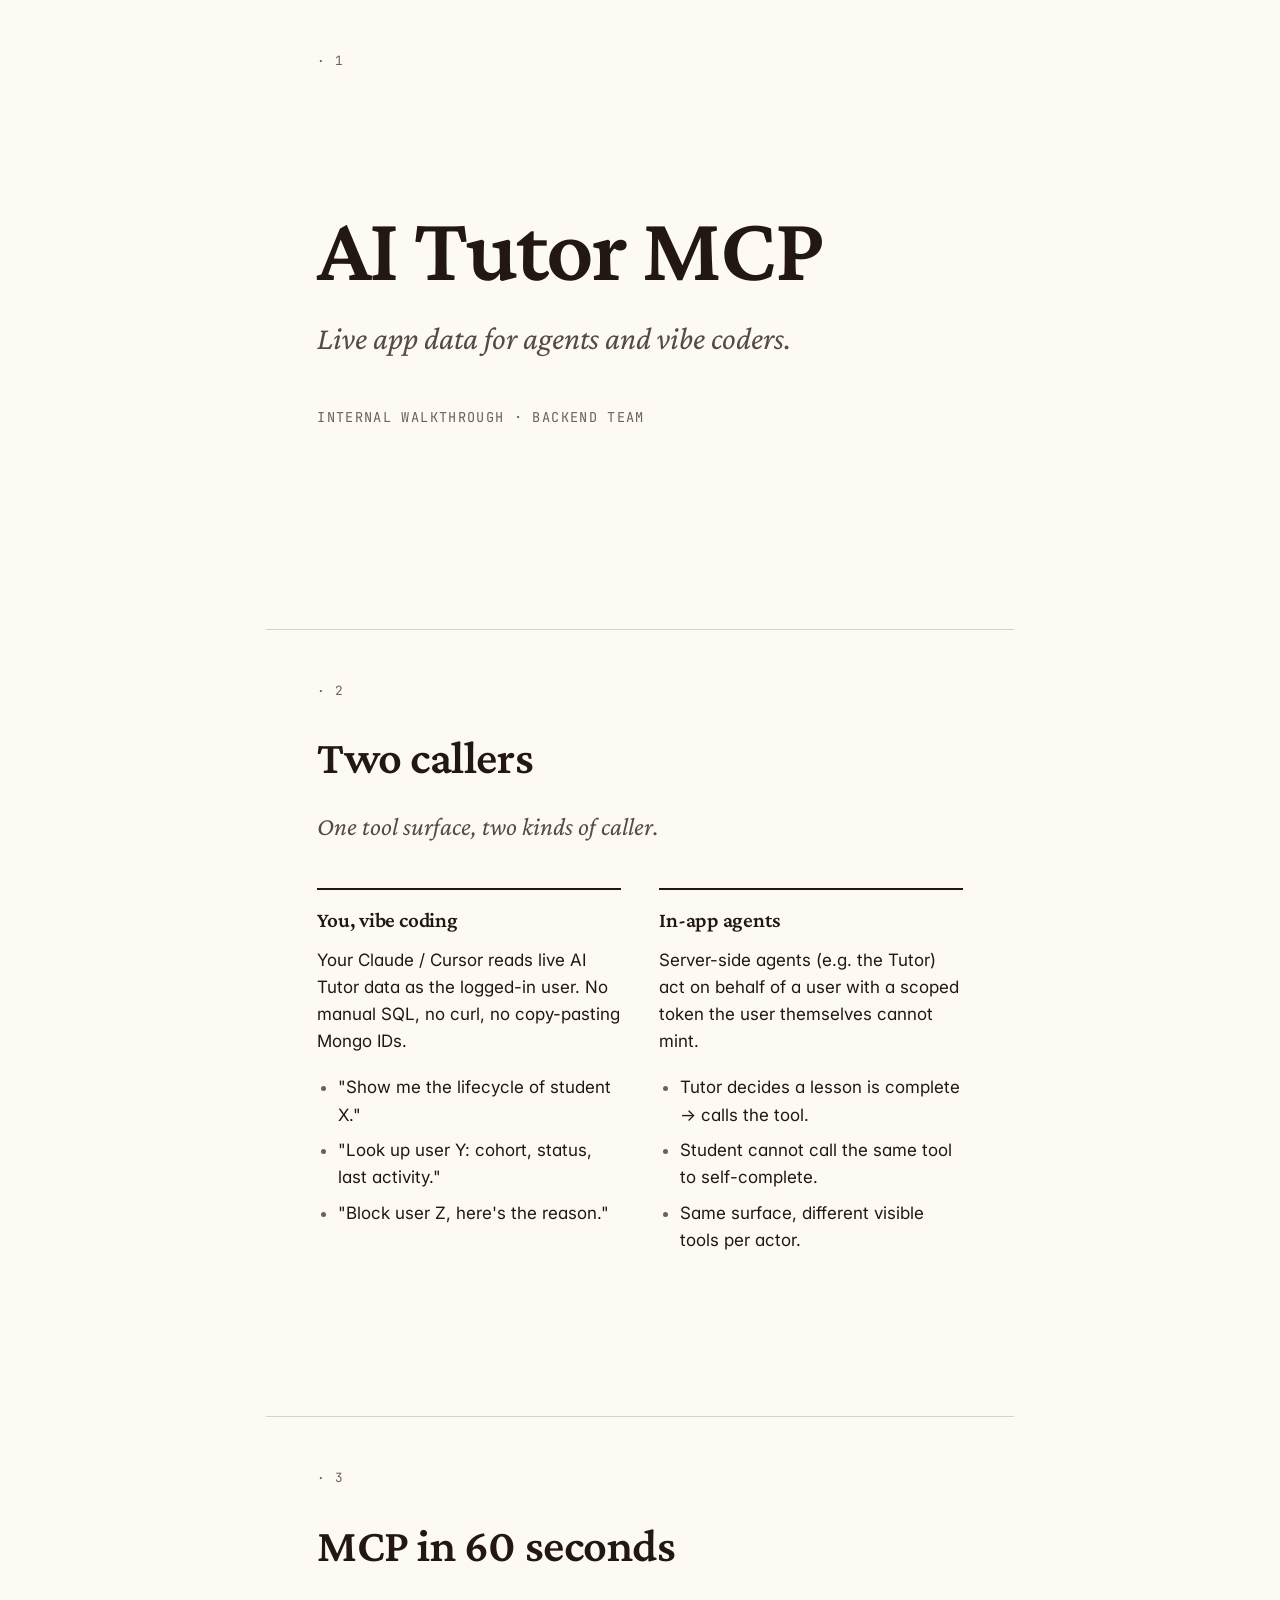
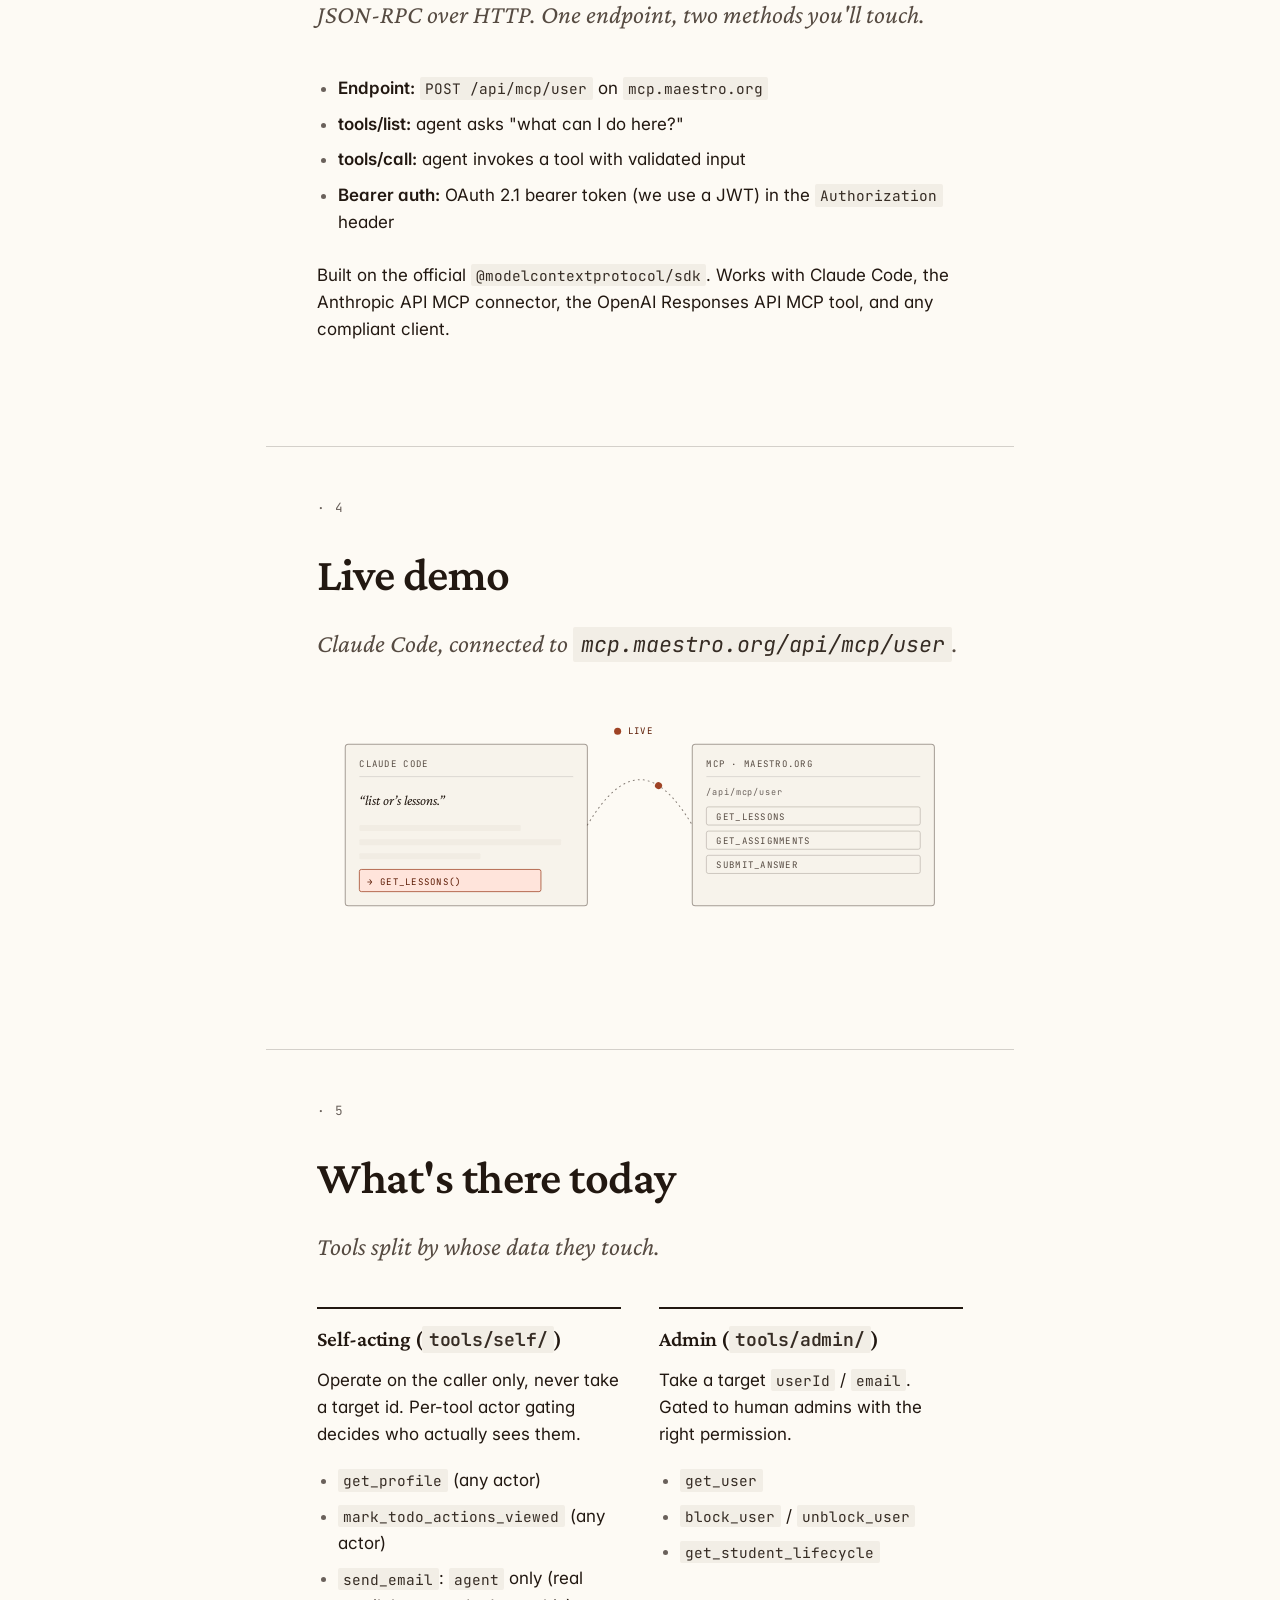
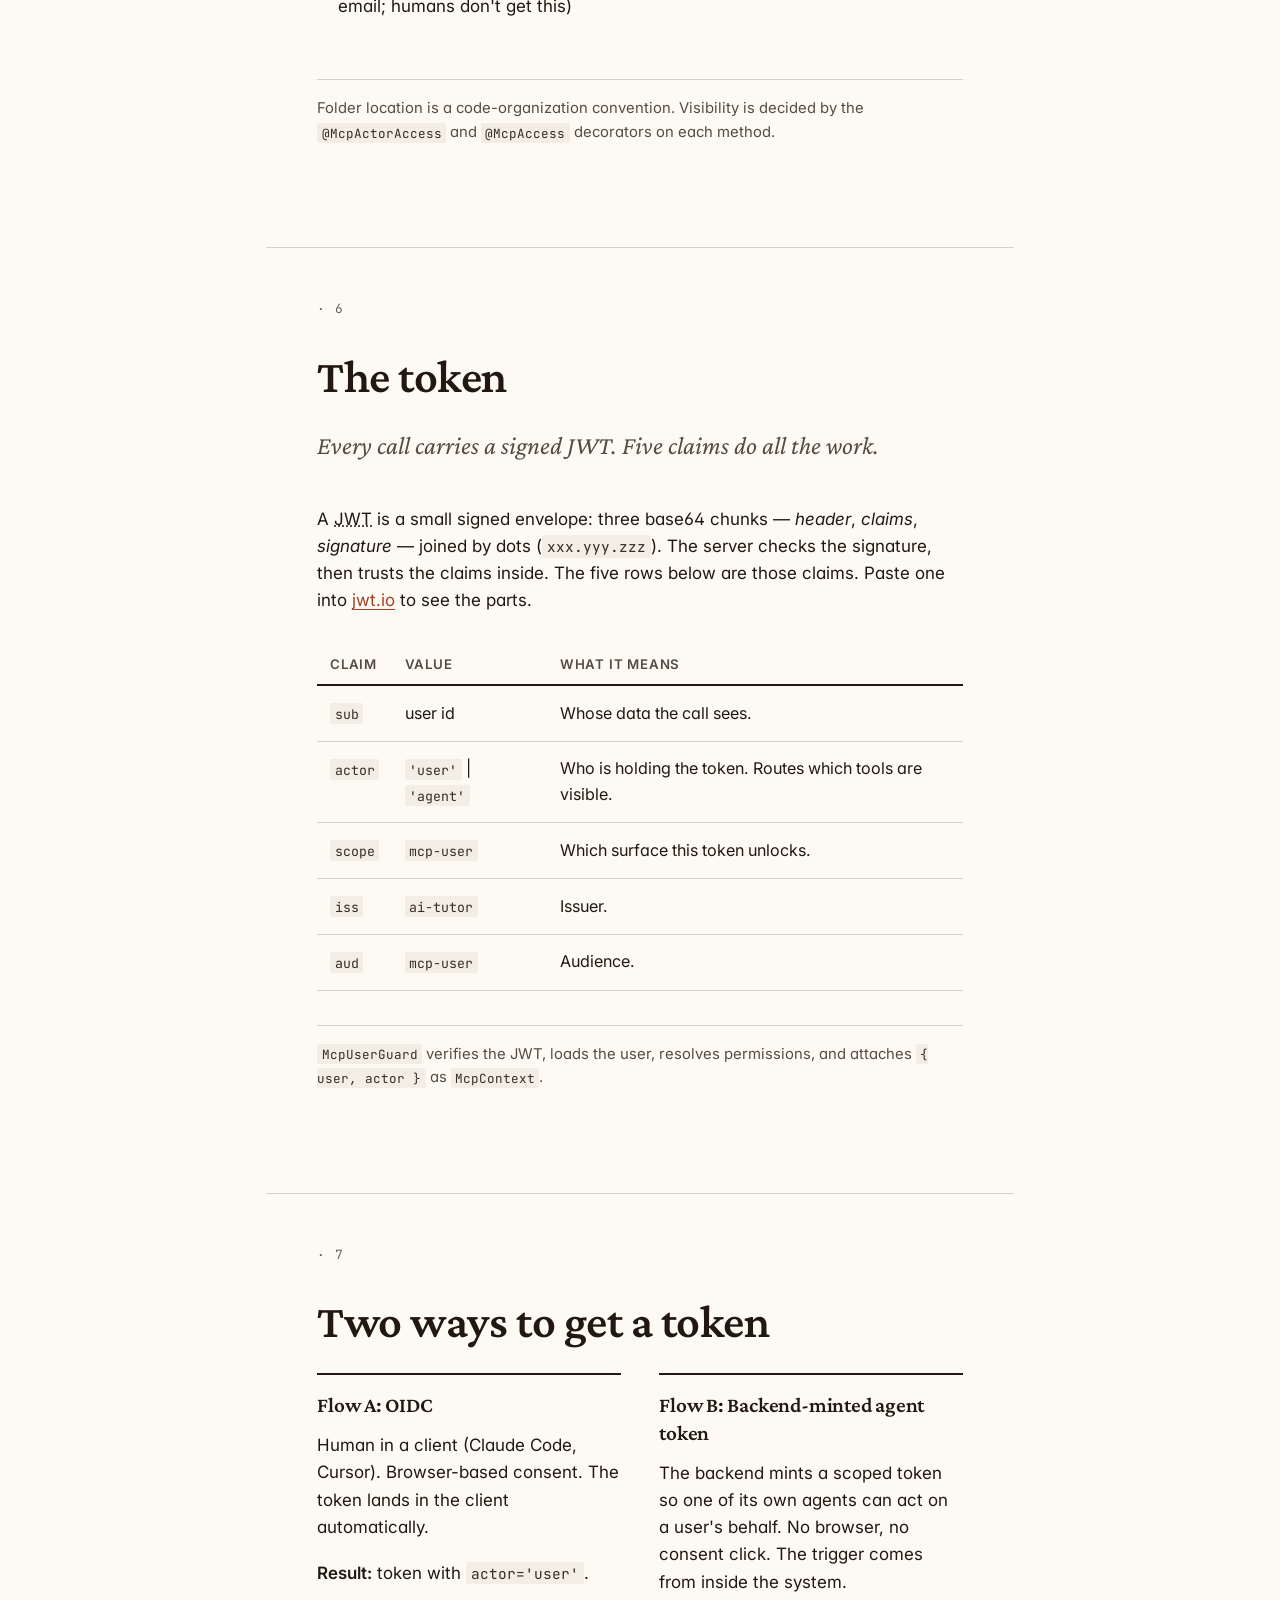
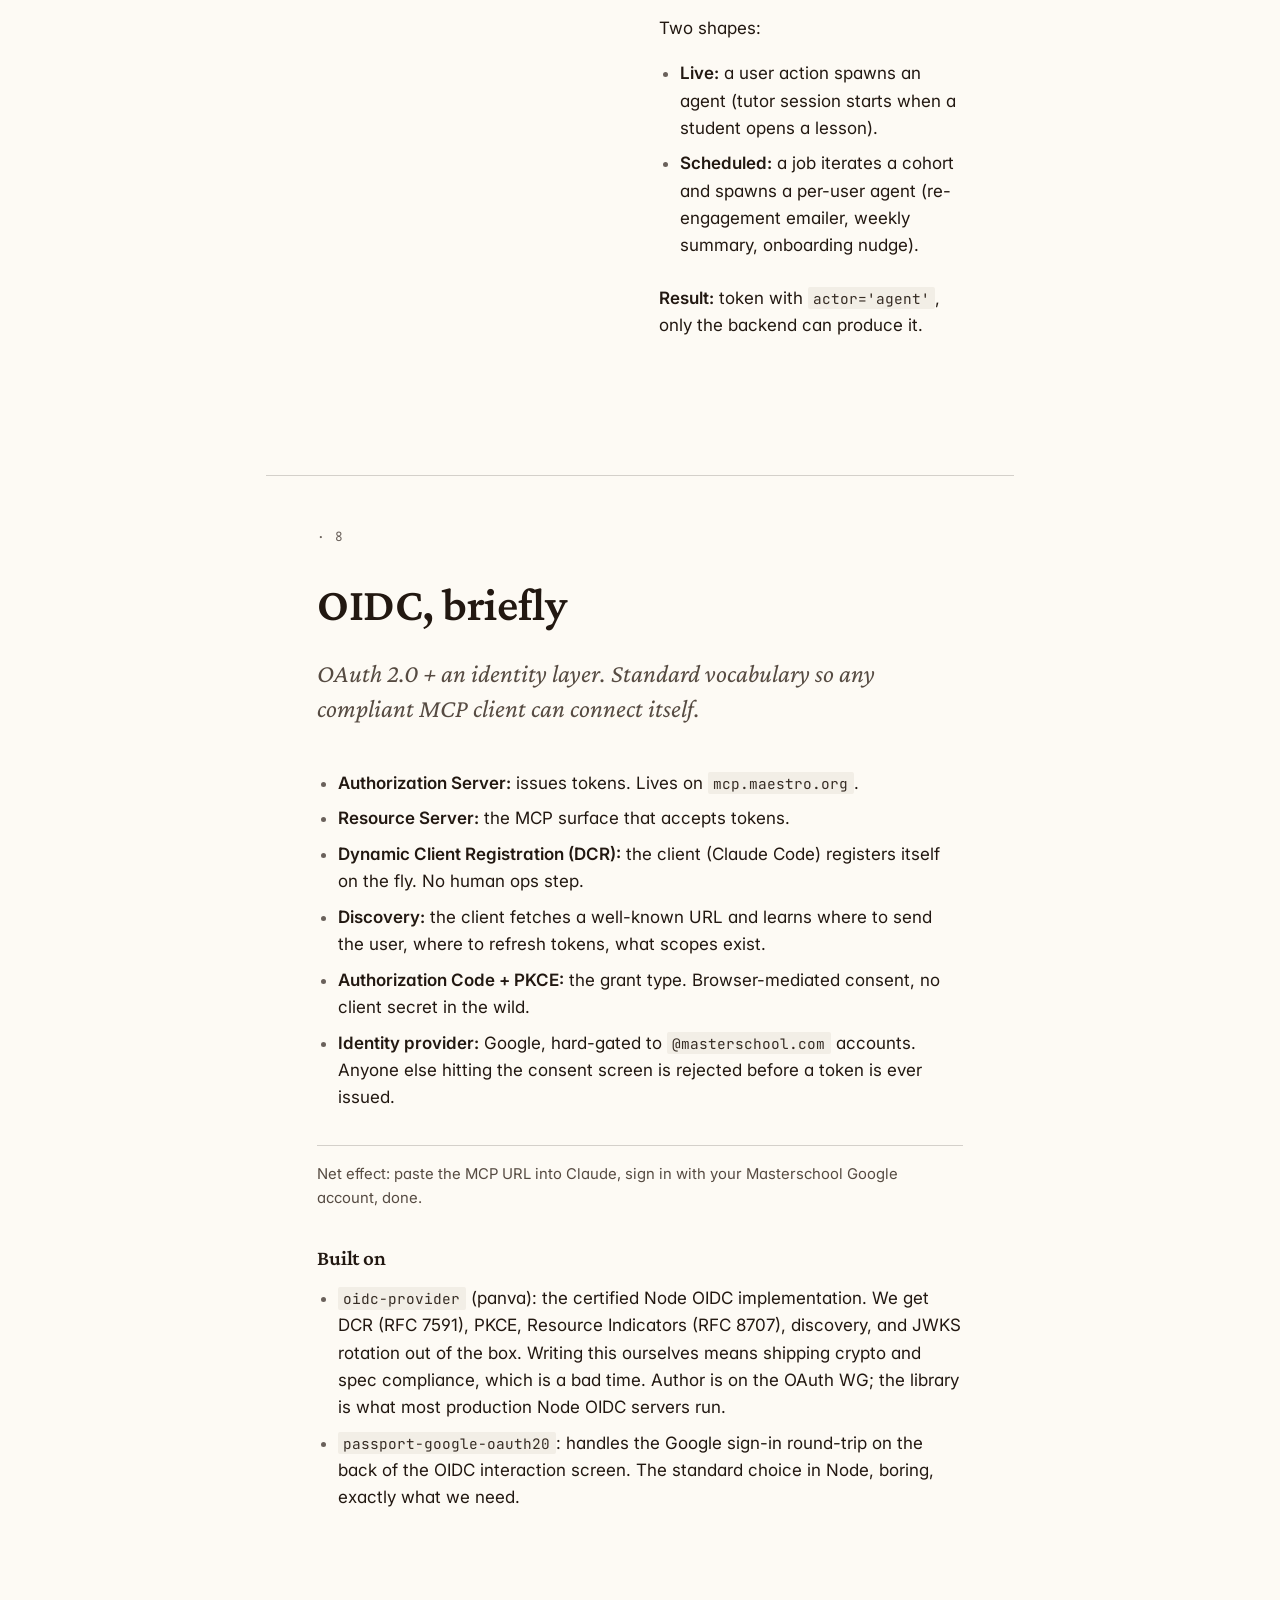
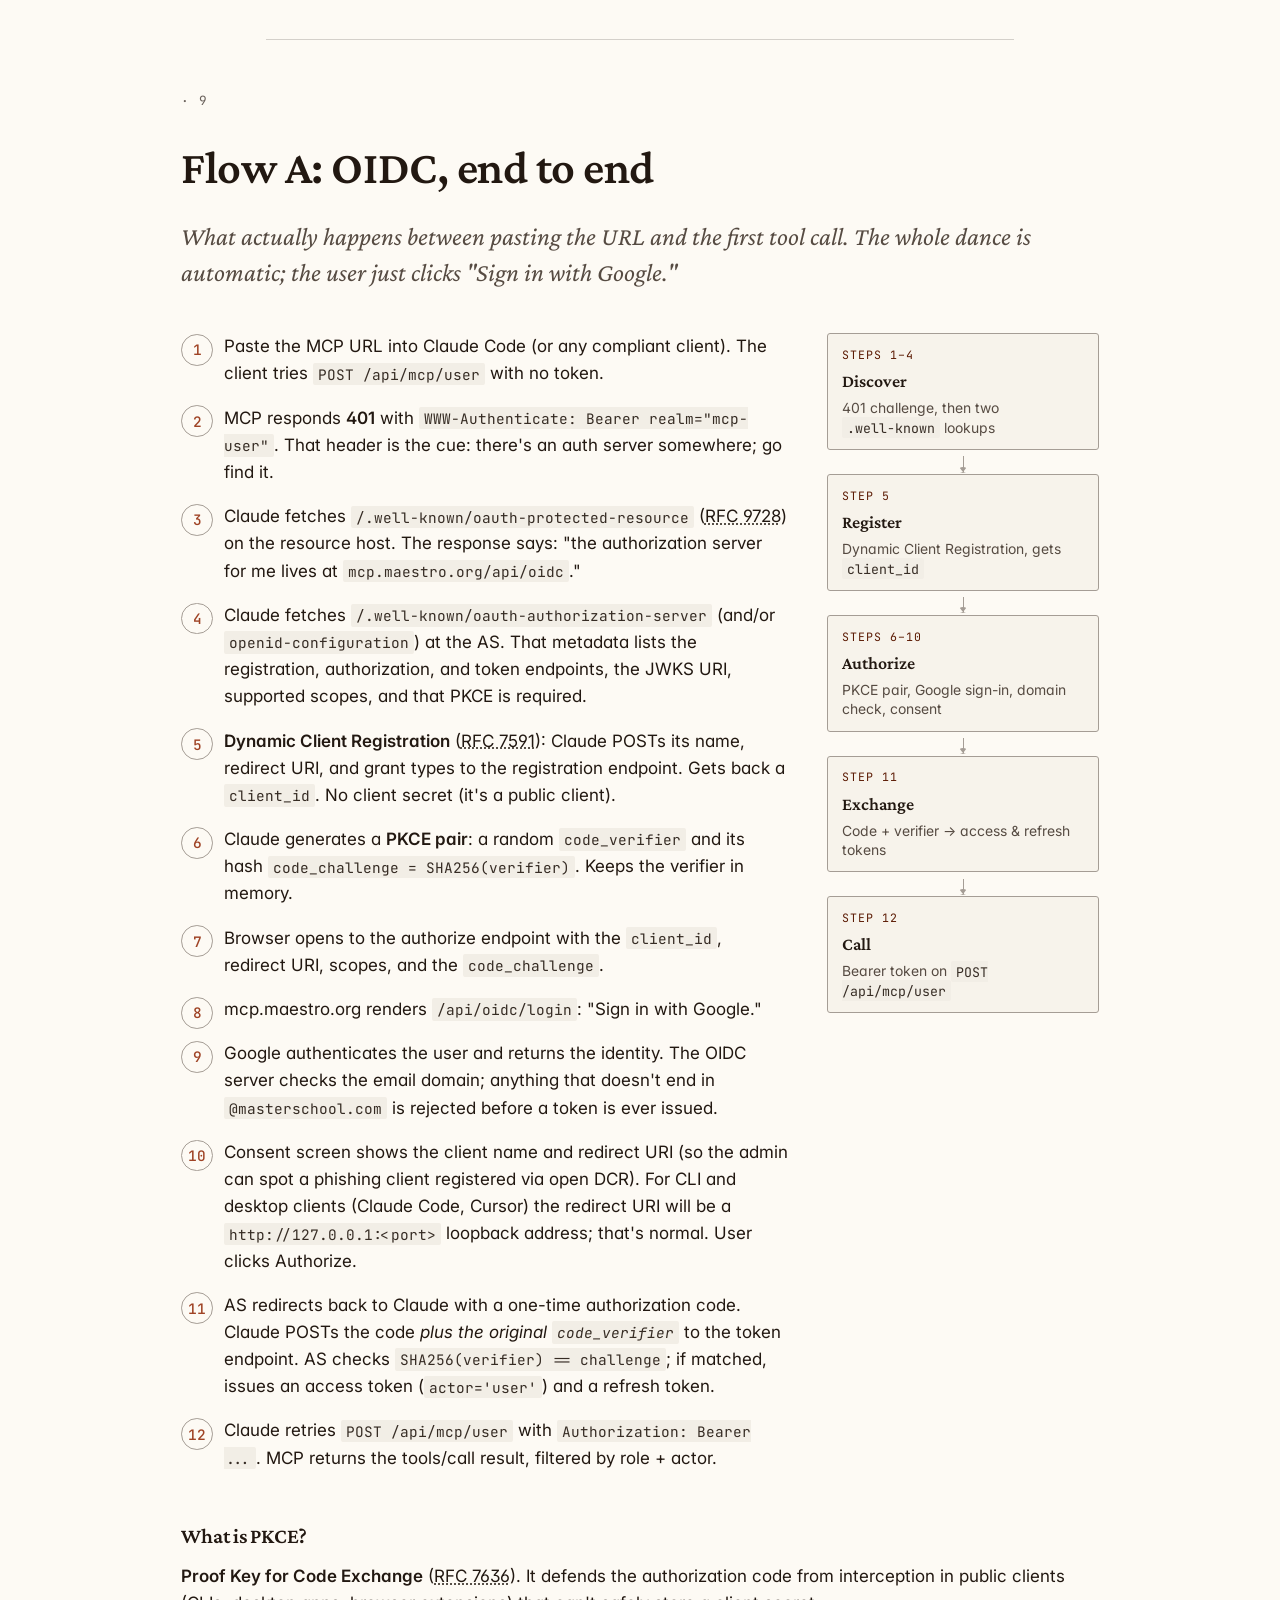
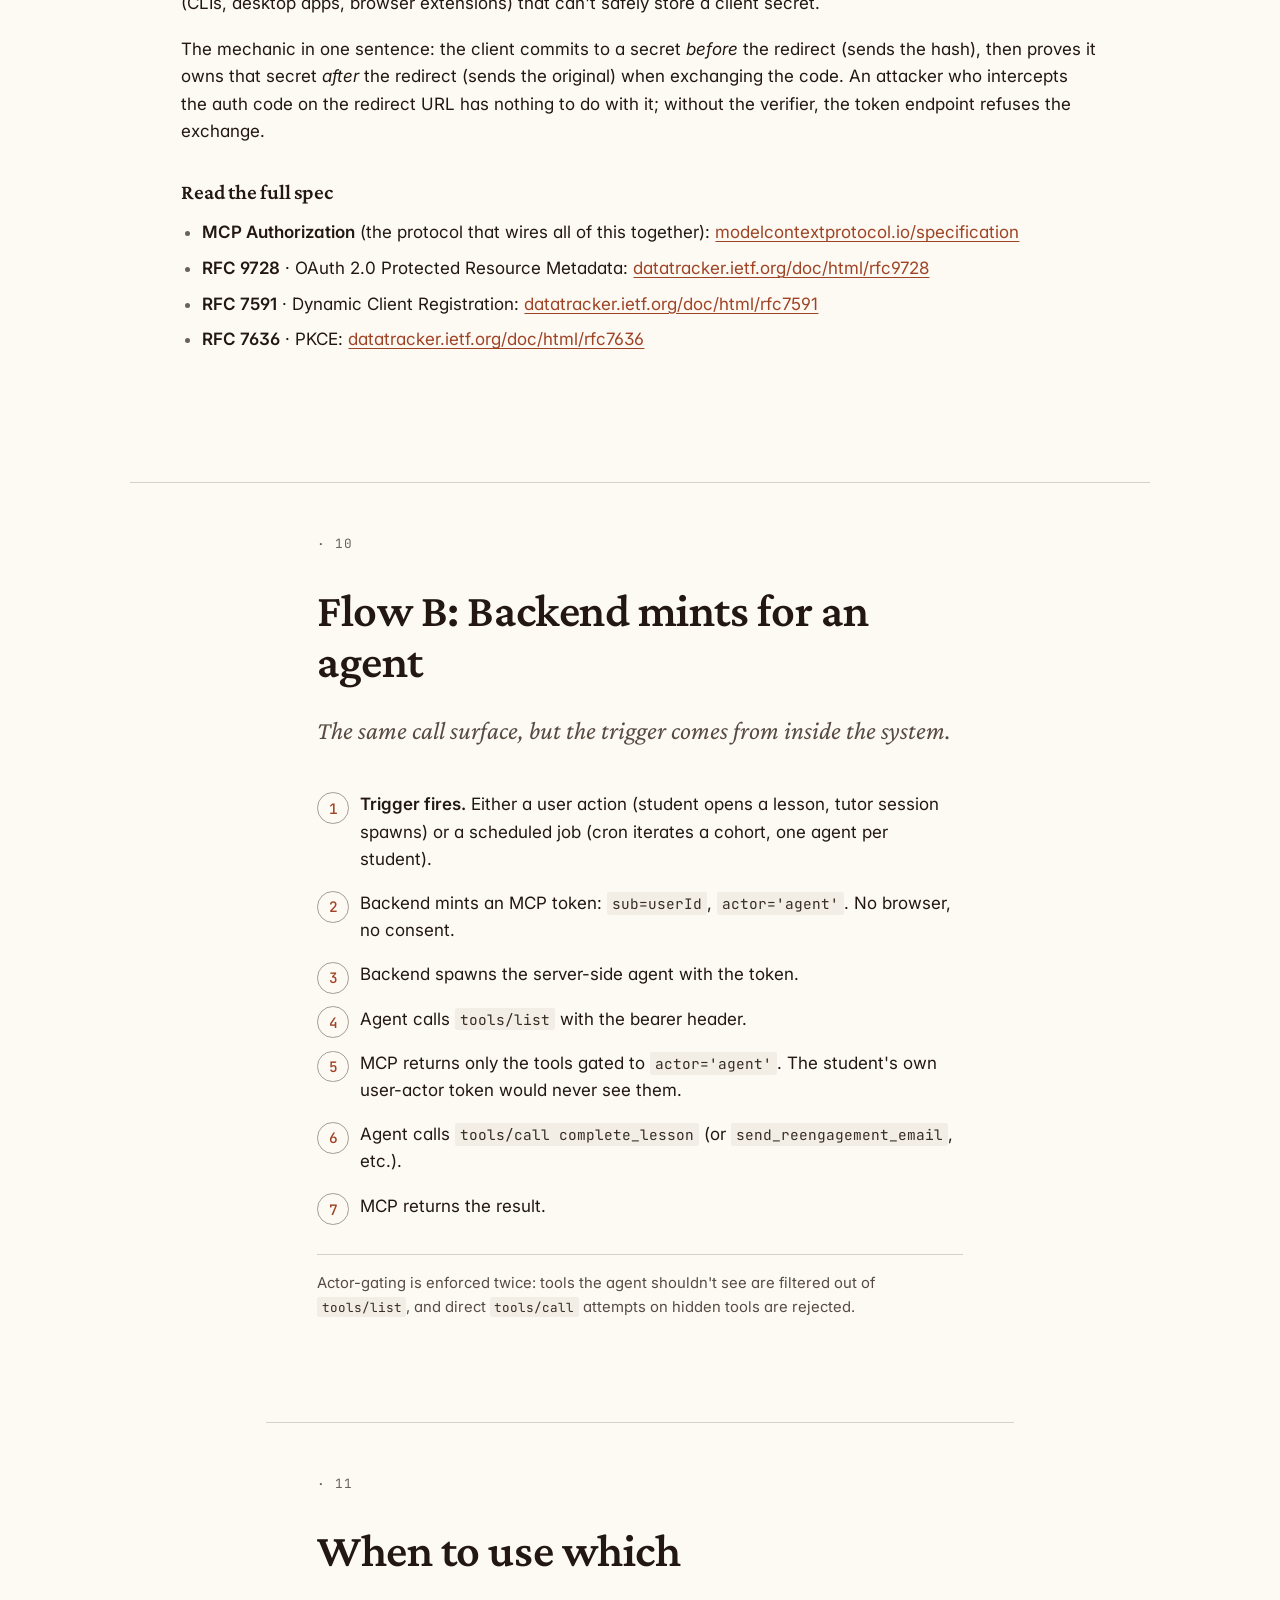
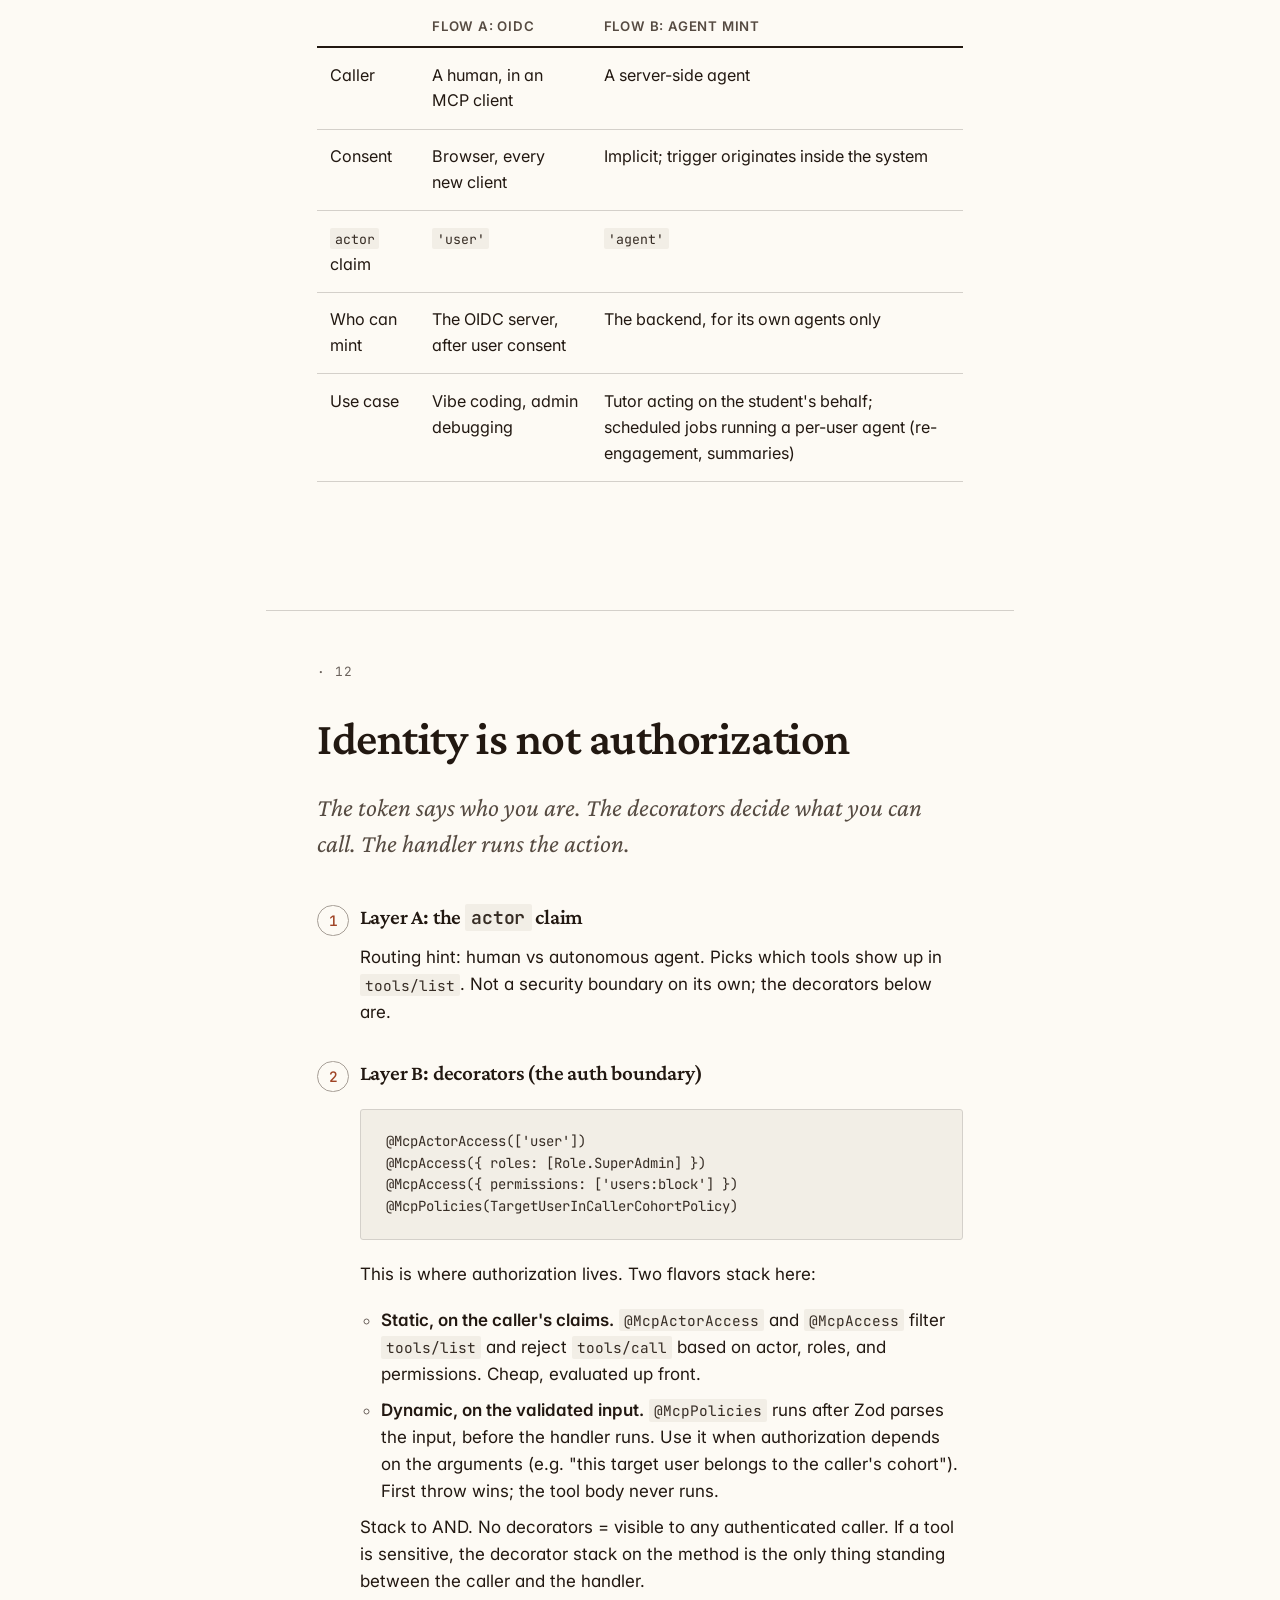
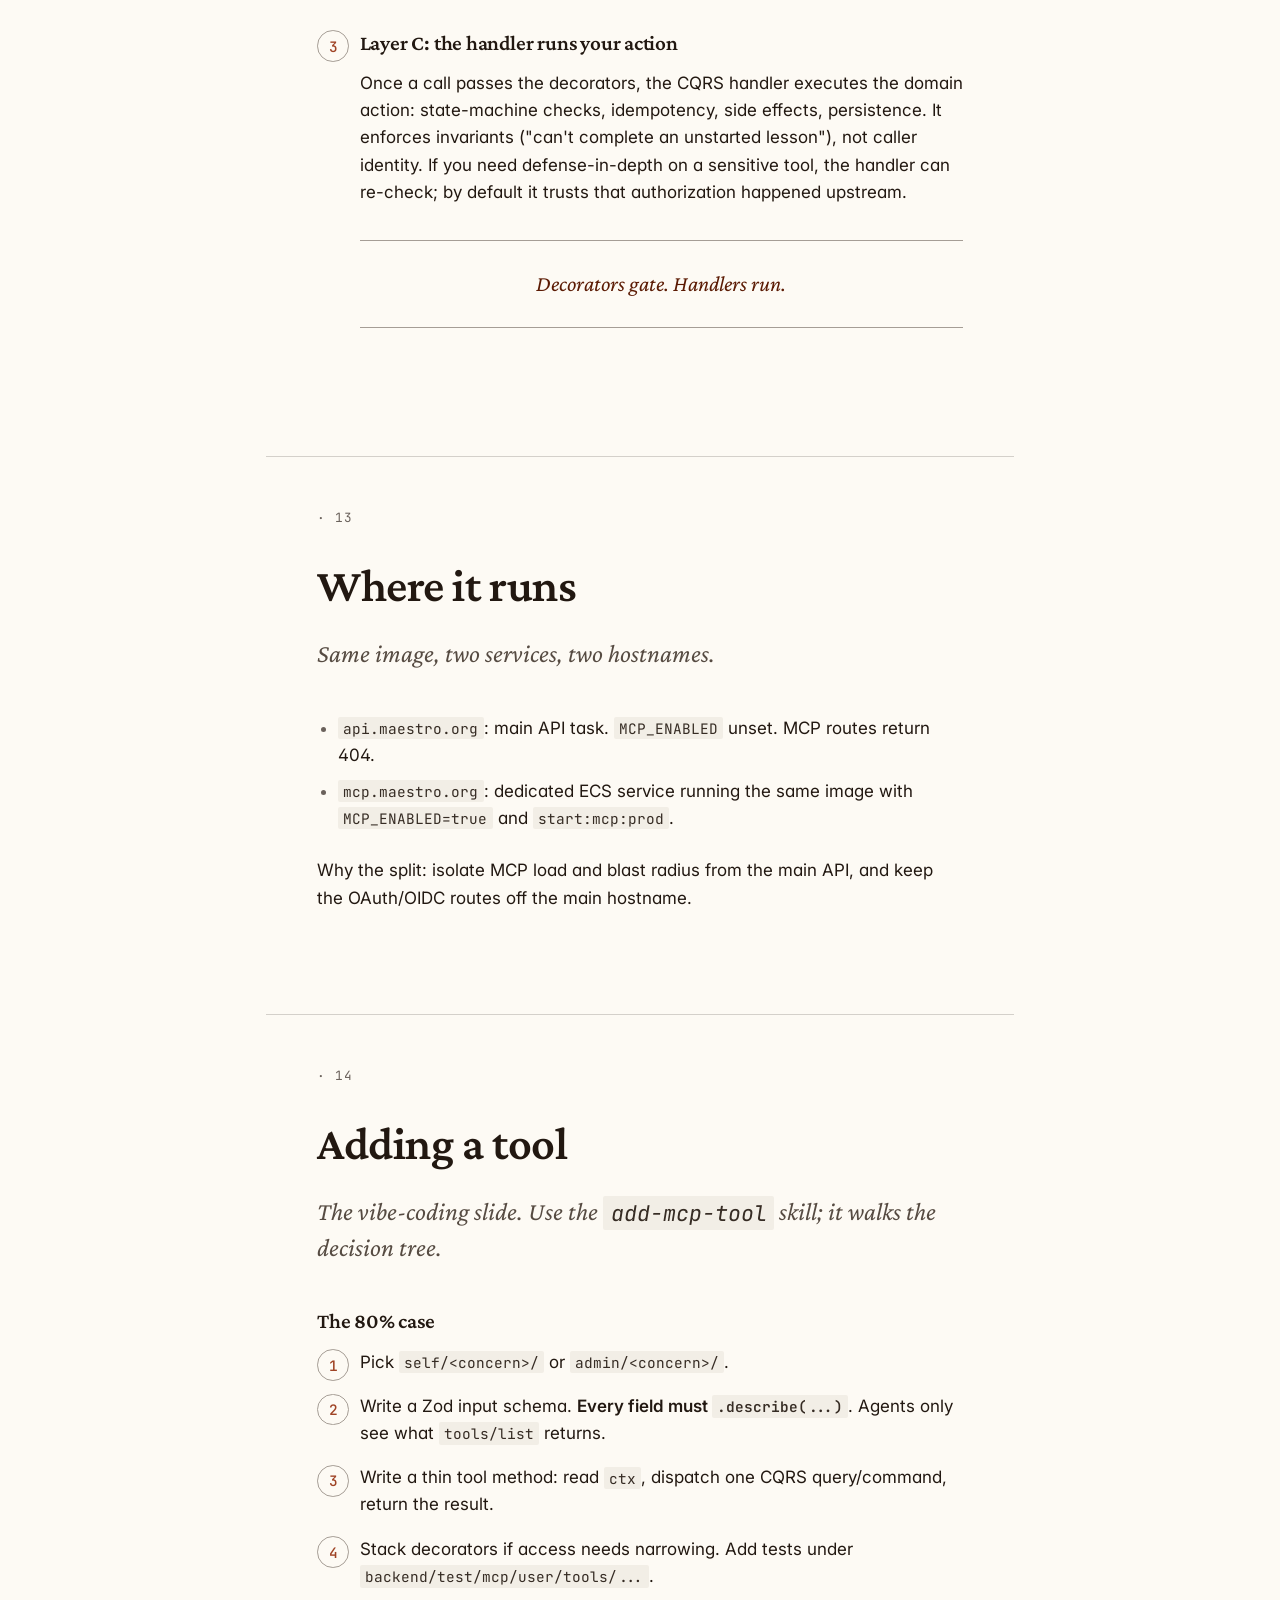
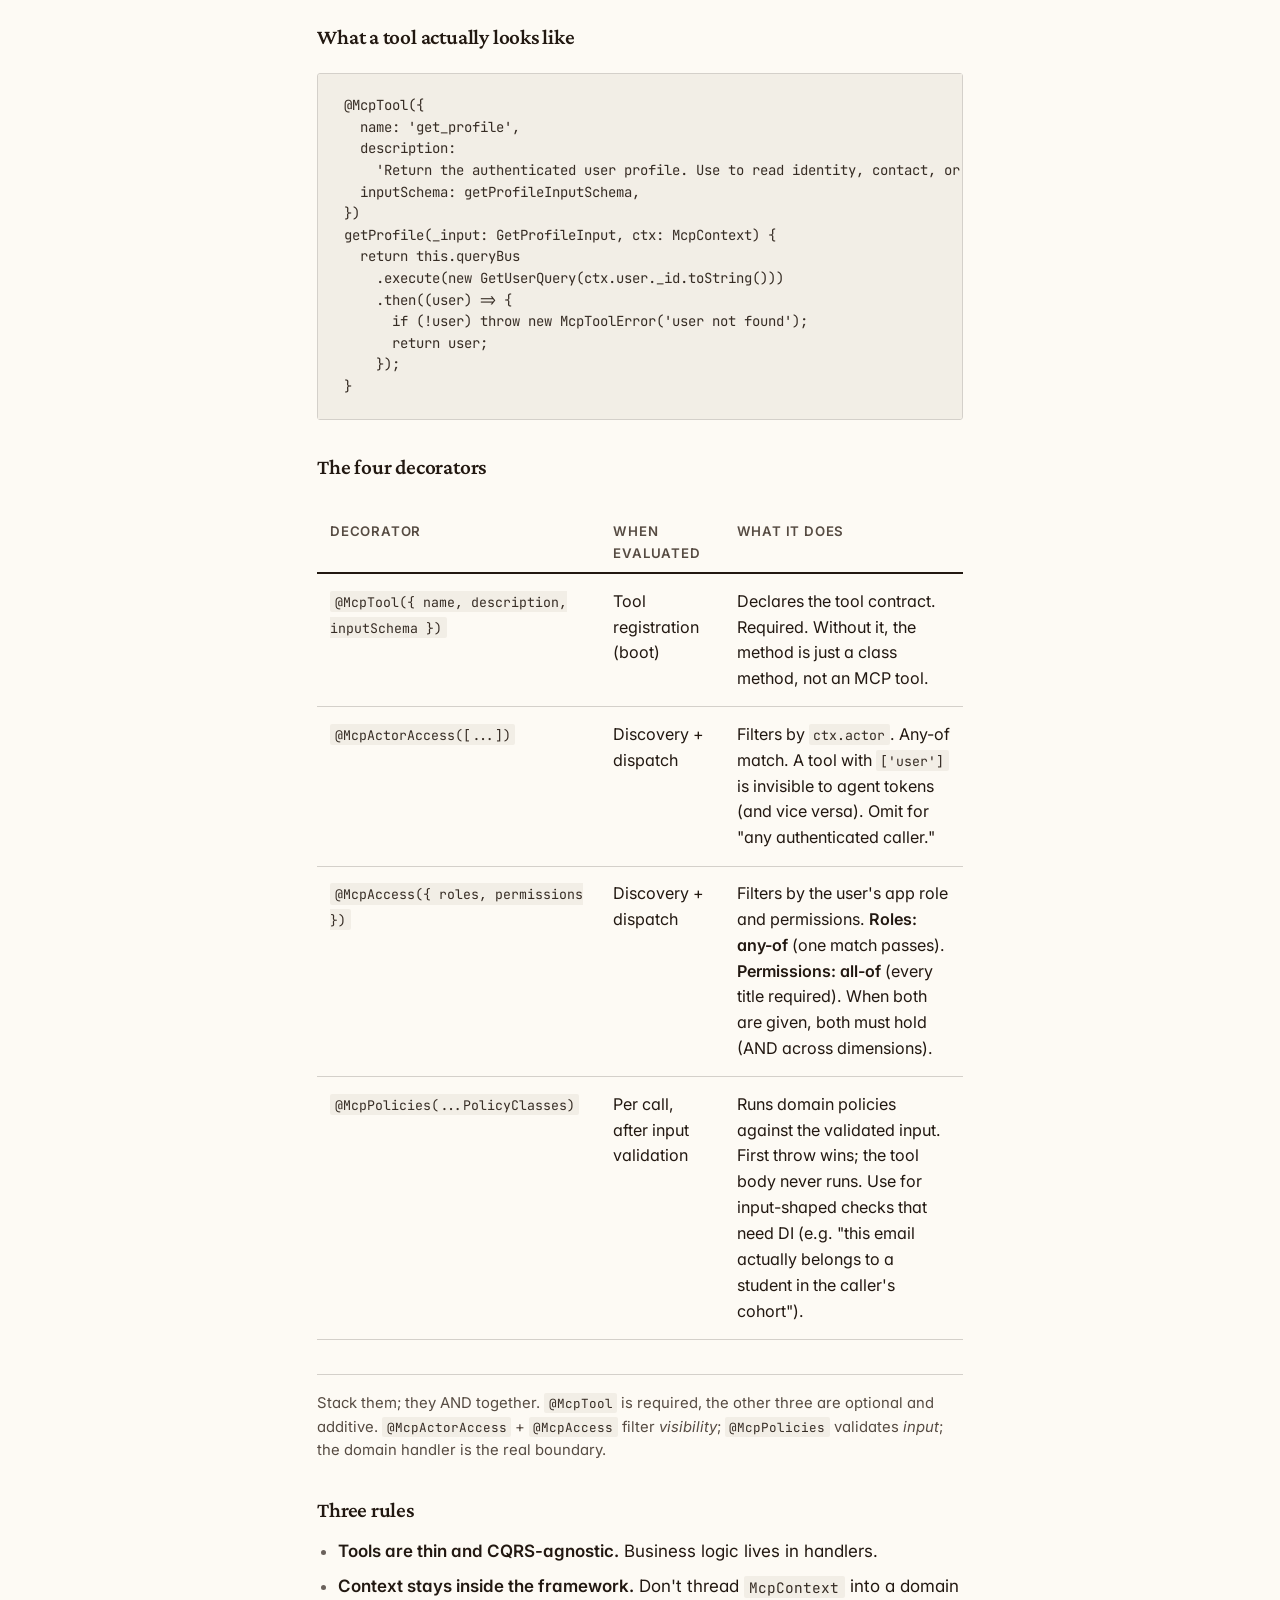
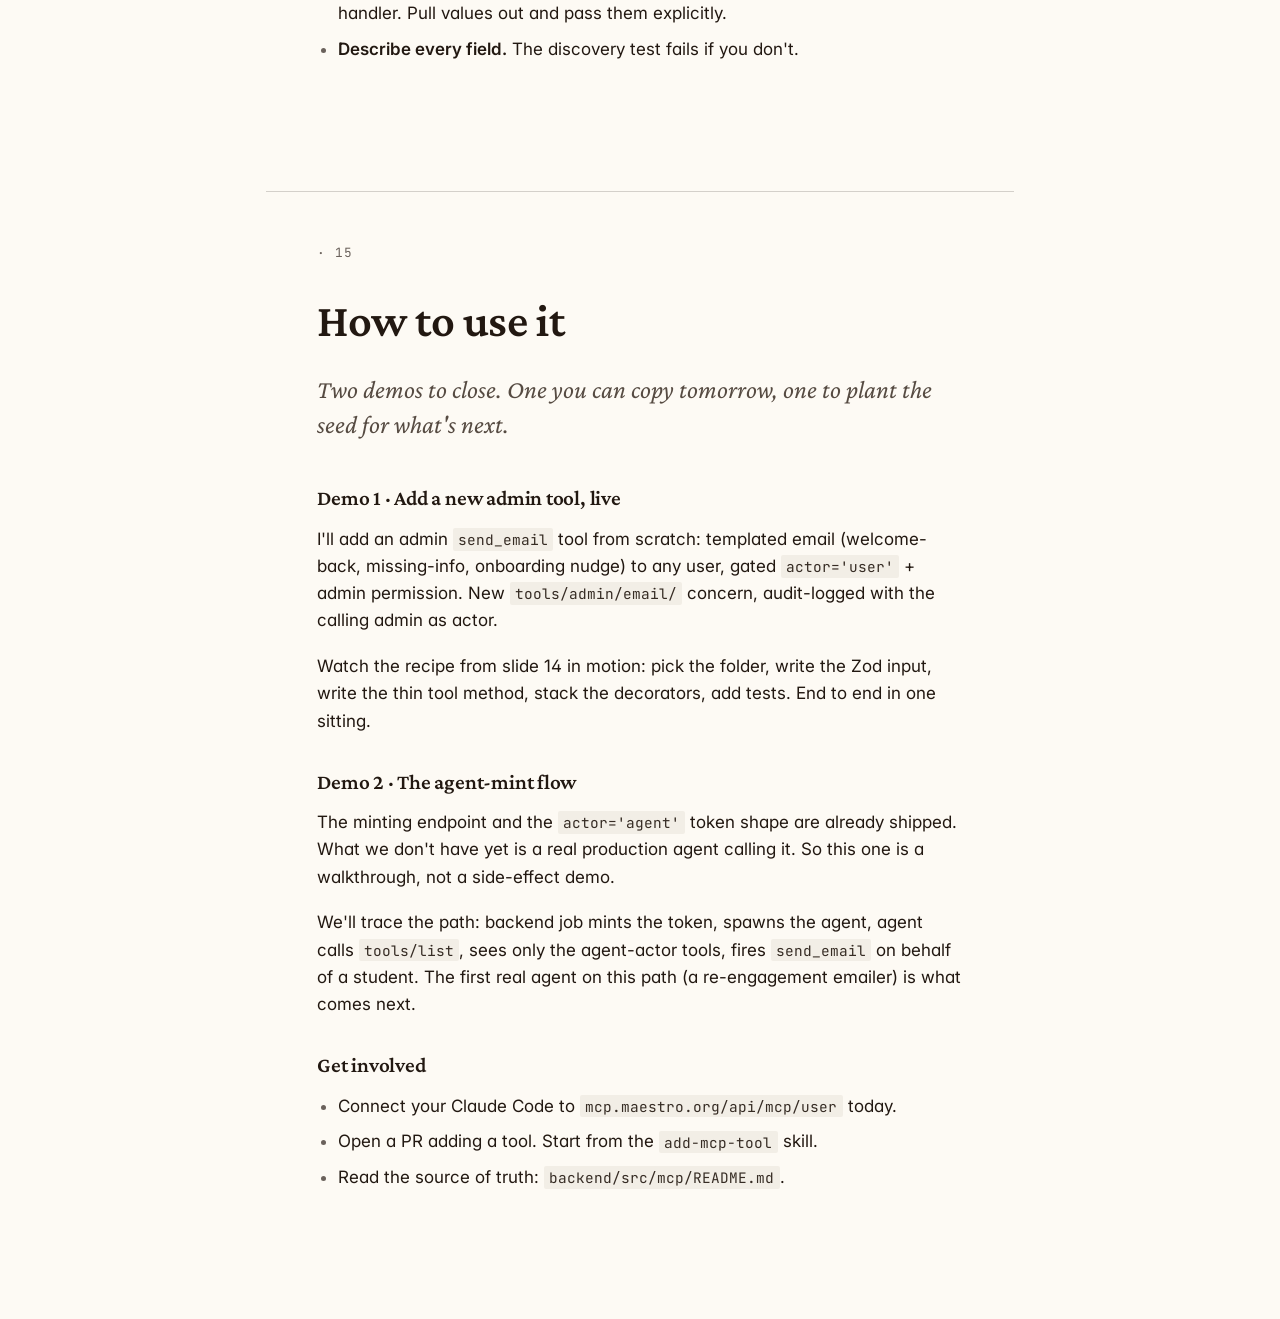
==== commit 01e1ed11: "maestro-mcp: add inline SVG favicon matching the deck's terracotta palette. Co-Authored-By: Claude O" ====
--- a/maestro-mcp/index.html
+++ b/maestro-mcp/index.html
@@ -4,6 +4,7 @@
     <meta charset="utf-8" />
     <meta name="viewport" content="width=device-width, initial-scale=1" />
     <title>AI Tutor MCP: Internal Keynote</title>
+    <link rel="icon" type="image/svg+xml" href="data:image/svg+xml;utf8,<svg xmlns='http://www.w3.org/2000/svg' viewBox='0 0 64 64'><rect width='64' height='64' rx='14' fill='%23faf4ea'/><g transform='translate(12 22)' fill='none' stroke='%23a8512a' stroke-width='4' stroke-linecap='round' stroke-linejoin='round'><path d='M0 10 L10 0 L20 10 L30 0 L40 10'/></g><circle cx='32' cy='44' r='3' fill='%23a8512a'/></svg>" />
     <link rel="preconnect" href="https://fonts.googleapis.com" />
     <link rel="preconnect" href="https://fonts.gstatic.com" crossorigin />
     <link
